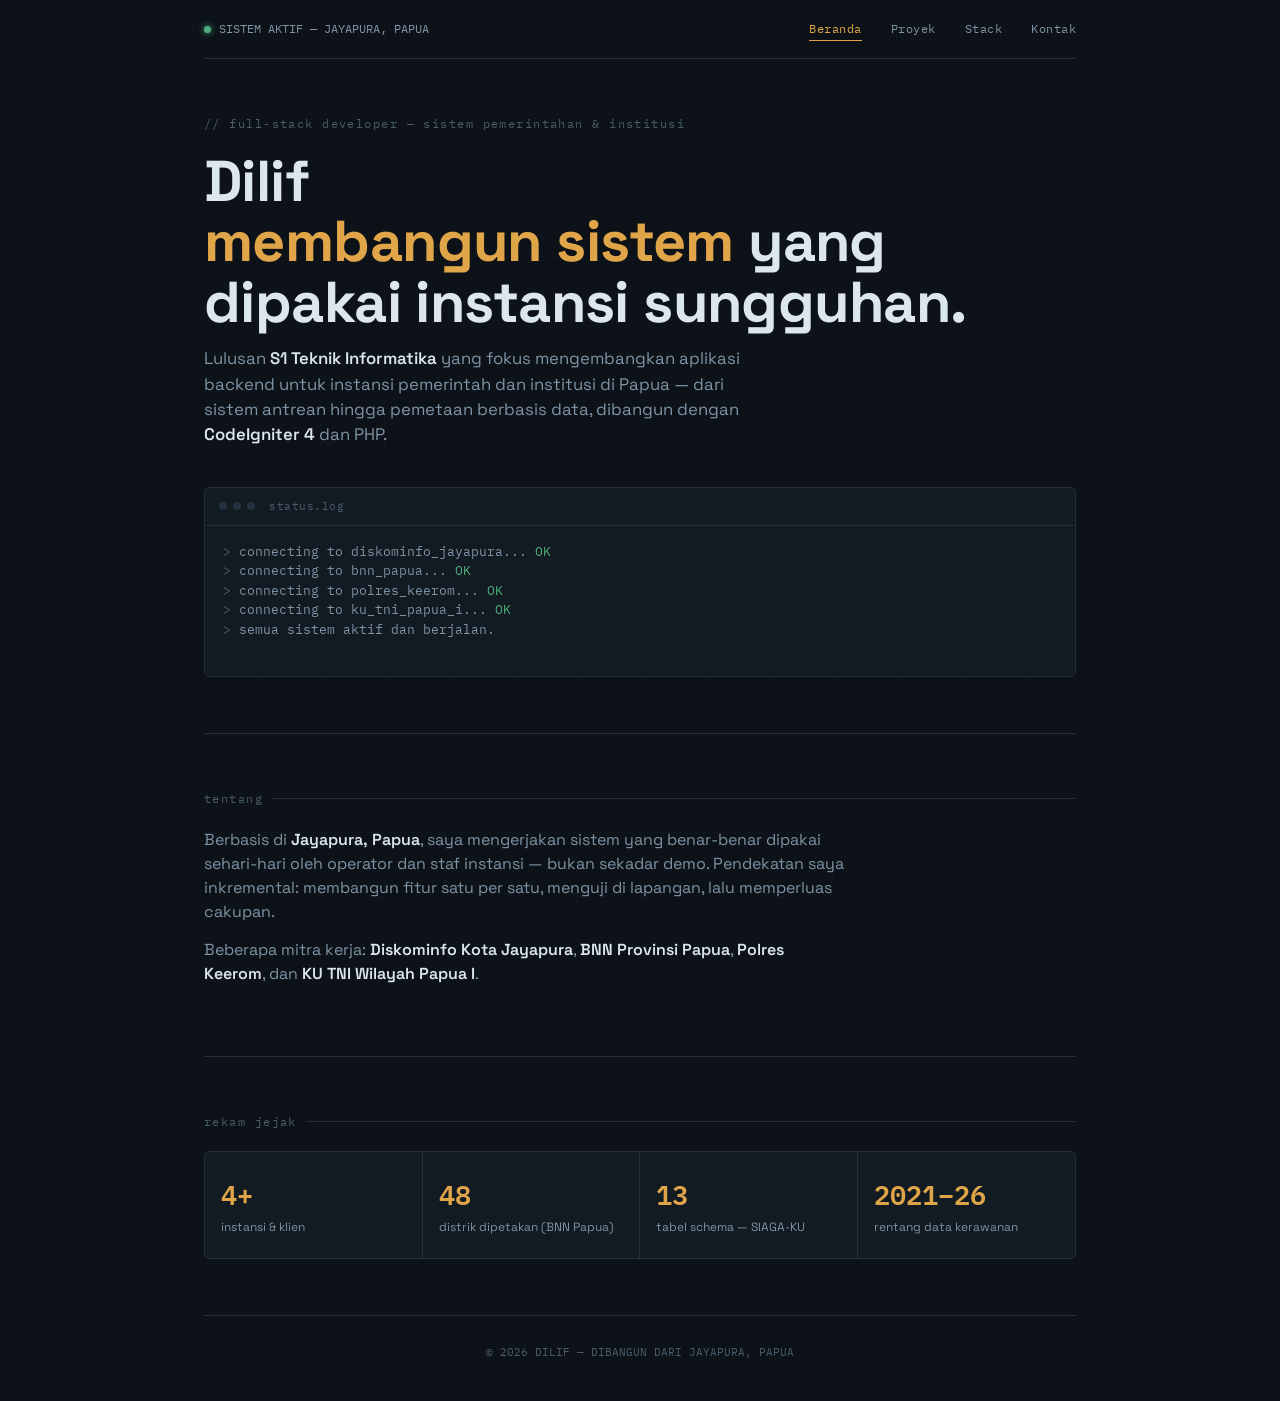
==== index.html @ 24394505 "Upload" ====
<!doctype html>
<html lang="id">
  <head>
    <meta charset="UTF-8" />
    <meta name="viewport" content="width=device-width, initial-scale=1.0" />
    <title>Dilif — Full-Stack Developer</title>
    <link rel="stylesheet" href="style.css" />
  </head>
  <body>
    <div class="wrap">
      <div class="topbar">
        <div><span class="dot"></span>SISTEM AKTIF — JAYAPURA, PAPUA</div>
        <nav>
          <a href="index.html" class="active">Beranda</a>
          <a href="proyek.html">Proyek</a>
          <a href="stack.html">Stack</a>
          <a href="kontak.html">Kontak</a>
        </nav>
      </div>

      <section class="hero" style="border-top: none; padding-top: 56px">
        <div class="eyebrow">
          // full-stack developer — sistem pemerintahan &amp; institusi
        </div>
        <h1>
          Dilif<br /><span>membangun sistem</span> yang dipakai instansi
          sungguhan.
        </h1>
        <p class="role">
          Lulusan <b>S1 Teknik Informatika</b> yang fokus mengembangkan aplikasi
          backend untuk instansi pemerintah dan institusi di Papua — dari sistem
          antrean hingga pemetaan berbasis data, dibangun dengan
          <b>CodeIgniter 4</b> dan PHP.
        </p>

        <div class="console">
          <div class="console-head">
            <div class="lights"><span></span><span></span><span></span></div>
            status.log
          </div>
          <div class="console-body" id="consoleBody"></div>
        </div>
      </section>

      <section id="about" class="about">
        <div class="section-label">tentang</div>
        <p>
          Berbasis di <strong>Jayapura, Papua</strong>, saya mengerjakan sistem
          yang benar-benar dipakai sehari-hari oleh operator dan staf instansi —
          bukan sekadar demo. Pendekatan saya inkremental: membangun fitur satu
          per satu, menguji di lapangan, lalu memperluas cakupan.
        </p>
        <p>
          Beberapa mitra kerja: <strong>Diskominfo Kota Jayapura</strong>,
          <strong>BNN Provinsi Papua</strong>, <strong>Polres Keerom</strong>,
          dan <strong>KU TNI Wilayah Papua I</strong>.
        </p>
      </section>

      <section class="stats-section">
        <div class="section-label">rekam jejak</div>
        <div class="stats">
          <div class="stat">
            <div class="num">4+</div>
            <div class="label">instansi &amp; klien</div>
          </div>
          <div class="stat">
            <div class="num">48</div>
            <div class="label">distrik dipetakan (BNN Papua)</div>
          </div>
          <div class="stat">
            <div class="num">13</div>
            <div class="label">tabel schema — SIAGA-KU</div>
          </div>
          <div class="stat">
            <div class="num">2021–26</div>
            <div class="label">rentang data kerawanan</div>
          </div>
        </div>
      </section>

      <footer>© 2026 DILIF — DIBANGUN DARI JAYAPURA, PAPUA</footer>
    </div>

    <script>
      const lines = [
        { text: "connecting to diskominfo_jayapura... ", ok: "OK" },
        { text: "connecting to bnn_papua... ", ok: "OK" },
        { text: "connecting to polres_keerom... ", ok: "OK" },
        { text: "connecting to ku_tni_papua_i... ", ok: "OK" },
        { text: "", ok: "", plain: "semua sistem aktif dan berjalan." },
      ];

      const body = document.getElementById("consoleBody");
      const prefersReduced = window.matchMedia(
        "(prefers-reduced-motion: reduce)",
      ).matches;

      lines.forEach((l, i) => {
        const div = document.createElement("div");
        div.className = "console-line";
        if (l.plain) {
          div.innerHTML = '<span class="prompt">&gt; </span>' + l.plain;
        } else {
          div.innerHTML =
            '<span class="prompt">&gt; </span>' +
            l.text +
            '<span class="ok">' +
            l.ok +
            "</span>";
        }
        div.style.animationDelay = prefersReduced ? "0s" : i * 0.35 + "s";
        body.appendChild(div);
      });
    </script>
  </body>
</html>
---- style.css ----
@import url('https://fonts.googleapis.com/css2?family=Space+Grotesk:wght@400;500;600;700&family=IBM+Plex+Mono:wght@400;500;600&display=swap');

:root{
  --bg: #0c1218;
  --bg-panel: #121a22;
  --bg-panel-2: #161f28;
  --line: #223040;
  --text: #dbe6ee;
  --text-dim: #7e93a5;
  --text-faint: #4a5c6b;
  --amber: #e0a548;
  --green: #4fae7d;
  --red: #d1685c;
  --cyan: #4a9eb0;
  --font-display: 'Space Grotesk', sans-serif;
  --font-mono: 'IBM Plex Mono', monospace;
}

*{margin:0;padding:0;box-sizing:border-box;}
html{scroll-behavior:smooth;}
body{
  background:var(--bg);
  color:var(--text);
  font-family:var(--font-display);
  line-height:1.5;
  overflow-x:hidden;
}
::selection{background:var(--amber);color:#0c1218;}
a{color:inherit;}

body::before{
  content:"";
  position:fixed;
  inset:0;
  background-image:
    linear-gradient(var(--line) 1px, transparent 1px),
    linear-gradient(90deg, var(--line) 1px, transparent 1px);
  background-size:64px 64px;
  opacity:0.12;
  pointer-events:none;
  z-index:0;
}

.wrap{max-width:920px;margin:0 auto;padding:0 24px;position:relative;z-index:1;}

/* ---------- top bar ---------- */
.topbar{
  display:flex;justify-content:space-between;align-items:center;
  padding:20px 0;
  font-family:var(--font-mono);
  font-size:12px;
  color:var(--text-dim);
  border-bottom:1px solid var(--line);
  flex-wrap:wrap;
  gap:10px;
}
.topbar .dot{
  display:inline-block;width:7px;height:7px;border-radius:50%;
  background:var(--green);margin-right:8px;
  box-shadow:0 0 6px var(--green);
  animation:pulse 2.2s ease-in-out infinite;
}
@keyframes pulse{
  0%,100%{opacity:1;}
  50%{opacity:0.4;}
}
.topbar nav a{
  margin-left:22px;text-decoration:none;color:var(--text-dim);
  letter-spacing:0.04em;
  padding-bottom:4px;
  border-bottom:1px solid transparent;
}
.topbar nav a:hover{color:var(--amber);}
.topbar nav a.active{color:var(--amber);border-bottom-color:var(--amber);}

/* ---------- hero ---------- */
.hero{padding:72px 0 56px;}
.hero .eyebrow{
  font-family:var(--font-mono);
  font-size:12px;
  color:var(--text-faint);
  letter-spacing:0.12em;
  margin-bottom:18px;
}
.hero h1{
  font-size:clamp(2.4rem, 6vw, 3.6rem);
  font-weight:700;
  line-height:1.05;
  letter-spacing:-0.01em;
}
.hero h1 span{color:var(--amber);}
.hero .role{
  margin-top:14px;
  font-size:1.05rem;
  color:var(--text-dim);
  max-width:560px;
}
.hero .role b{color:var(--text);font-weight:600;}

/* page header for sub pages */
.page-head{padding:56px 0 8px;}
.page-head .eyebrow{
  font-family:var(--font-mono);font-size:12px;color:var(--text-faint);
  letter-spacing:0.12em;margin-bottom:14px;
}
.page-head h1{
  font-size:clamp(2rem, 5vw, 2.8rem);
  font-weight:700;letter-spacing:-0.01em;
}
.page-head p.lead{
  margin-top:12px;color:var(--text-dim);max-width:560px;font-size:1rem;
}

/* boot console */
.console{
  margin-top:40px;
  background:var(--bg-panel);
  border:1px solid var(--line);
  border-radius:6px;
  font-family:var(--font-mono);
  font-size:13px;
  overflow:hidden;
}
.console-head{
  display:flex;align-items:center;gap:8px;
  padding:10px 14px;
  border-bottom:1px solid var(--line);
  color:var(--text-faint);
  font-size:11px;
  letter-spacing:0.05em;
}
.console-head .lights{display:flex;gap:6px;margin-right:6px;}
.console-head .lights span{width:8px;height:8px;border-radius:50%;background:var(--line);}
.console-body{
  padding:16px 18px 20px;
  min-height:150px;
}
.console-line{
  color:var(--text-dim);
  opacity:0;
  white-space:pre-wrap;
  animation:fadeIn 0.3s ease forwards;
}
.console-line .ok{color:var(--green);}
.console-line .prompt{color:var(--text-faint);}
@keyframes fadeIn{to{opacity:1;}}

/* ---------- section shell ---------- */
section{padding:56px 0;border-top:1px solid var(--line);}
.section-label{
  font-family:var(--font-mono);
  font-size:12px;
  color:var(--text-faint);
  letter-spacing:0.12em;
  margin-bottom:20px;
  display:flex;align-items:center;gap:10px;
}
.section-label::after{
  content:"";flex:1;height:1px;background:var(--line);
}

/* ---------- about ---------- */
.about p{
  max-width:640px;
  color:var(--text-dim);
  font-size:1rem;
  margin-bottom:14px;
}
.about strong{color:var(--text);font-weight:600;}

/* ---------- stats ---------- */
.stats{
  display:grid;
  grid-template-columns:repeat(4,1fr);
  border:1px solid var(--line);
  border-radius:6px;
  overflow:hidden;
  background:var(--bg-panel);
}
.stat{
  padding:22px 16px;
  border-right:1px solid var(--line);
  text-align:left;
}
.stat:last-child{border-right:none;}
.stat .num{
  font-family:var(--font-mono);
  font-size:1.7rem;
  font-weight:600;
  color:var(--amber);
}
.stat .label{
  font-size:12px;
  color:var(--text-dim);
  margin-top:4px;
}

/* ---------- projects ---------- */
.project{
  background:var(--bg-panel);
  border:1px solid var(--line);
  border-radius:6px;
  padding:22px 24px;
  margin-bottom:16px;
  transition:border-color 0.2s ease, transform 0.2s ease;
}
.project:hover{
  border-color:#33465a;
  transform:translateY(-2px);
}
.project-head{
  display:flex;justify-content:space-between;align-items:flex-start;
  gap:16px;margin-bottom:10px;flex-wrap:wrap;
}
.project-head h3{font-size:1.15rem;font-weight:600;}
.project-client{
  font-family:var(--font-mono);
  font-size:11px;
  color:var(--text-faint);
  margin-top:4px;
  letter-spacing:0.03em;
}
.badge{
  font-family:var(--font-mono);
  font-size:10.5px;
  padding:4px 9px;
  border-radius:100px;
  letter-spacing:0.05em;
  white-space:nowrap;
  border:1px solid;
}
.badge.live{color:var(--green);border-color:#2d4a3a;background:rgba(79,174,125,0.08);}
.badge.dev{color:var(--amber);border-color:#4a3d24;background:rgba(224,165,72,0.08);}
.project p.desc{color:var(--text-dim);font-size:0.92rem;margin-bottom:14px;}
.tags{display:flex;flex-wrap:wrap;gap:7px;}
.tag{
  font-family:var(--font-mono);
  font-size:10.5px;
  color:var(--cyan);
  background:rgba(74,158,176,0.08);
  border:1px solid #1f3a40;
  padding:3px 8px;
  border-radius:4px;
}

/* ---------- stack ---------- */
.stack-grid{
  display:grid;
  grid-template-columns:repeat(auto-fill, minmax(150px,1fr));
  gap:10px;
}
.stack-item{
  border:1px solid var(--line);
  border-radius:6px;
  padding:14px 16px;
  background:var(--bg-panel);
  transition:border-color 0.2s ease, transform 0.2s ease;
}
.stack-item:hover{border-color:#33465a;transform:translateY(-2px);}
.stack-item .name{font-weight:600;font-size:0.92rem;}
.stack-item .use{
  font-family:var(--font-mono);
  font-size:11px;
  color:var(--text-faint);
  margin-top:3px;
}

/* stack category groups */
.stack-category{margin-bottom:34px;}
.stack-category:last-child{margin-bottom:0;}
.stack-category h3{
  font-family:var(--font-mono);
  font-size:12px;
  color:var(--cyan);
  letter-spacing:0.08em;
  margin-bottom:14px;
  text-transform:uppercase;
}

/* ---------- contact ---------- */
.contact{text-align:left;}
.contact h2{
  font-size:clamp(1.6rem,4vw,2.2rem);
  font-weight:700;
  margin-bottom:14px;
}
.contact p{color:var(--text-dim);max-width:480px;margin-bottom:26px;}
.contact-links{display:flex;gap:14px;flex-wrap:wrap;}
.btn{
  font-family:var(--font-mono);
  font-size:13px;
  padding:12px 20px;
  border-radius:6px;
  text-decoration:none;
  border:1px solid var(--line);
  color:var(--text);
  transition:border-color 0.2s ease, color 0.2s ease;
  display:inline-block;
}
.btn.primary{
  background:var(--amber);
  color:#0c1218;
  border-color:var(--amber);
  font-weight:600;
}
.btn:hover{border-color:var(--amber);color:var(--amber);}
.btn.primary:hover{color:#0c1218;opacity:0.9;}

/* contact channel cards */
.channel-grid{
  display:grid;
  grid-template-columns:repeat(auto-fit, minmax(220px,1fr));
  gap:14px;
  margin-top:30px;
}
.channel{
  border:1px solid var(--line);
  border-radius:6px;
  padding:20px;
  background:var(--bg-panel);
  text-decoration:none;
  transition:border-color 0.2s ease, transform 0.2s ease;
}
.channel:hover{border-color:var(--amber);transform:translateY(-2px);}
.channel .kind{
  font-family:var(--font-mono);
  font-size:11px;
  color:var(--text-faint);
  letter-spacing:0.08em;
  margin-bottom:6px;
}
.channel .value{font-weight:600;color:var(--text);}

/* availability panel */
.avail{
  margin-top:36px;
  border:1px solid var(--line);
  border-radius:6px;
  padding:20px 22px;
  background:var(--bg-panel);
  font-family:var(--font-mono);
  font-size:13px;
  color:var(--text-dim);
}
.avail .dot{
  display:inline-block;width:7px;height:7px;border-radius:50%;
  background:var(--green);margin-right:8px;
  box-shadow:0 0 6px var(--green);
  animation:pulse 2.2s ease-in-out infinite;
}

footer{
  padding:28px 0 40px;
  font-family:var(--font-mono);
  font-size:11px;
  color:var(--text-faint);
  text-align:center;
  border-top:1px solid var(--line);
}

@media (max-width:640px){
  .stats{grid-template-columns:repeat(2,1fr);}
  .stat{border-bottom:1px solid var(--line);}
  .stat:nth-child(2n){border-right:none;}
  .topbar nav a{margin-left:14px;}
}

@media (prefers-reduced-motion: reduce){
  *{animation:none !important;transition:none !important;}
  .console-line{opacity:1;}
}
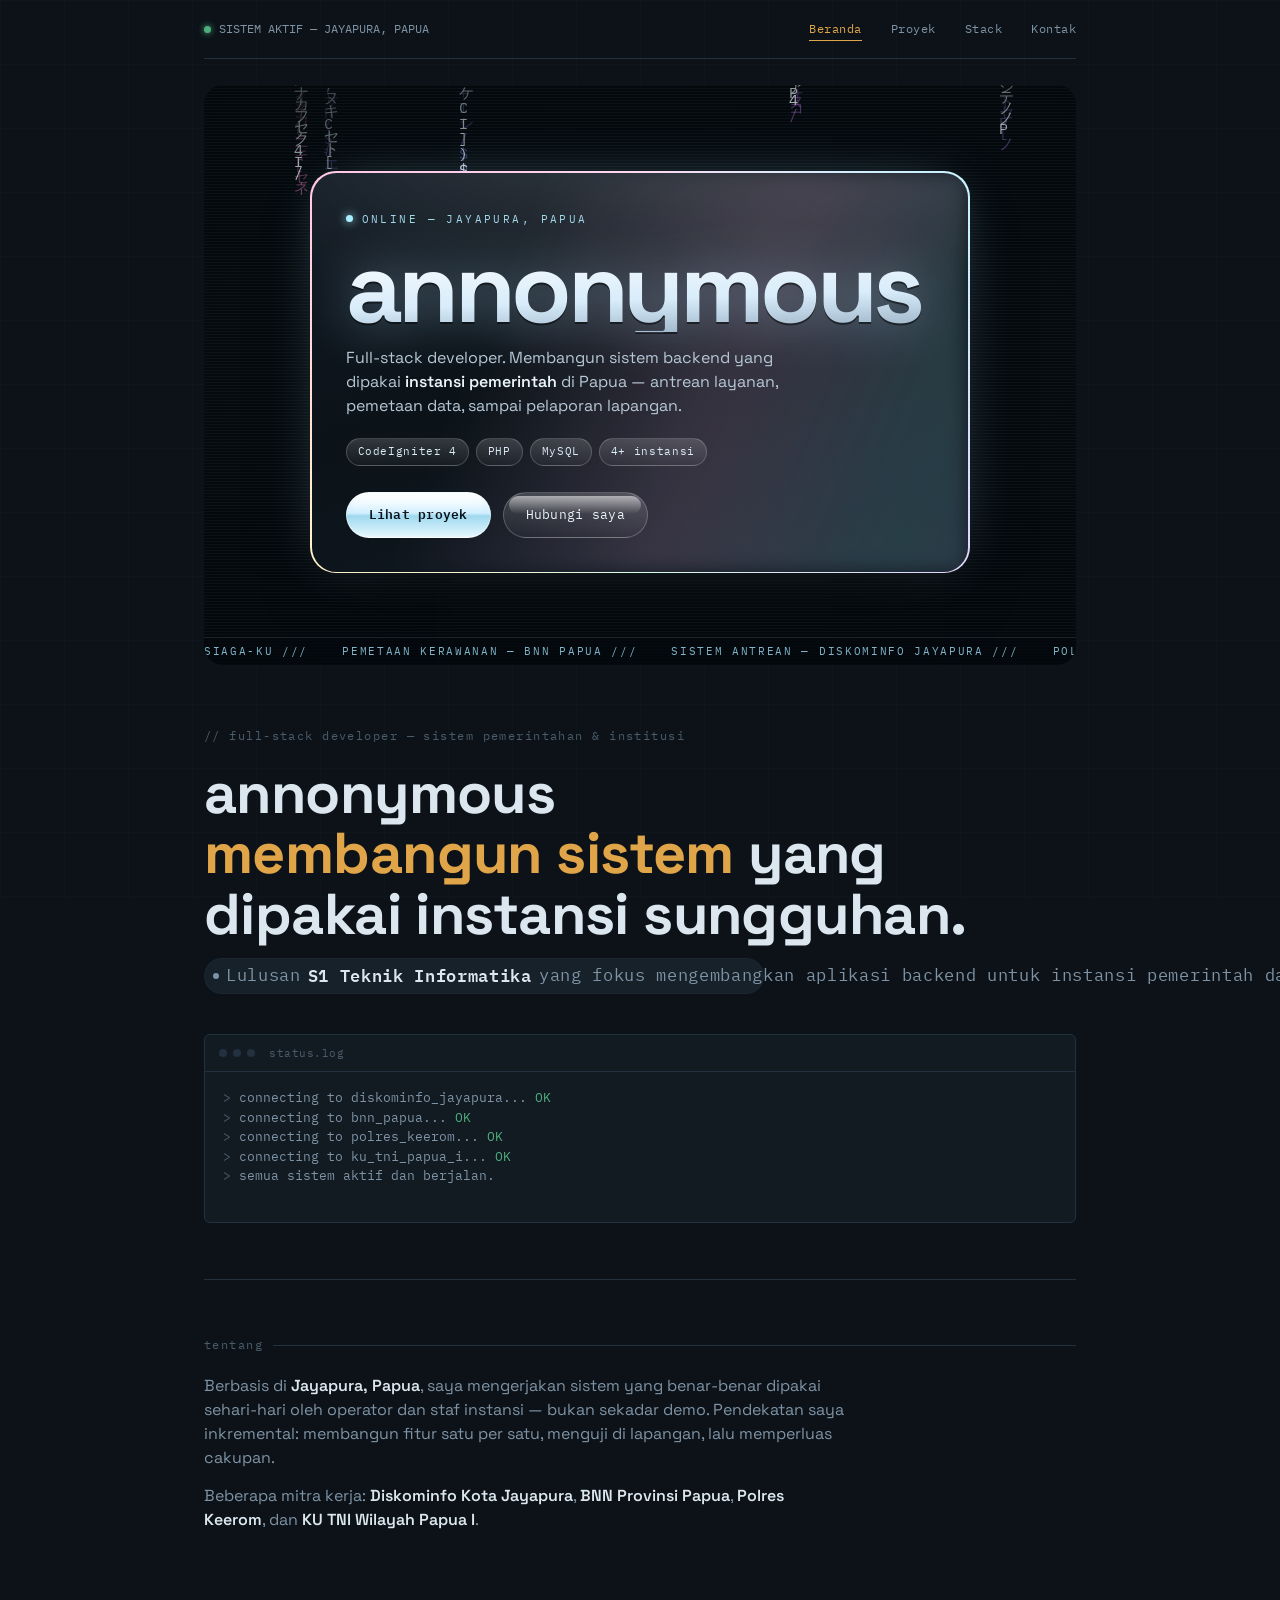
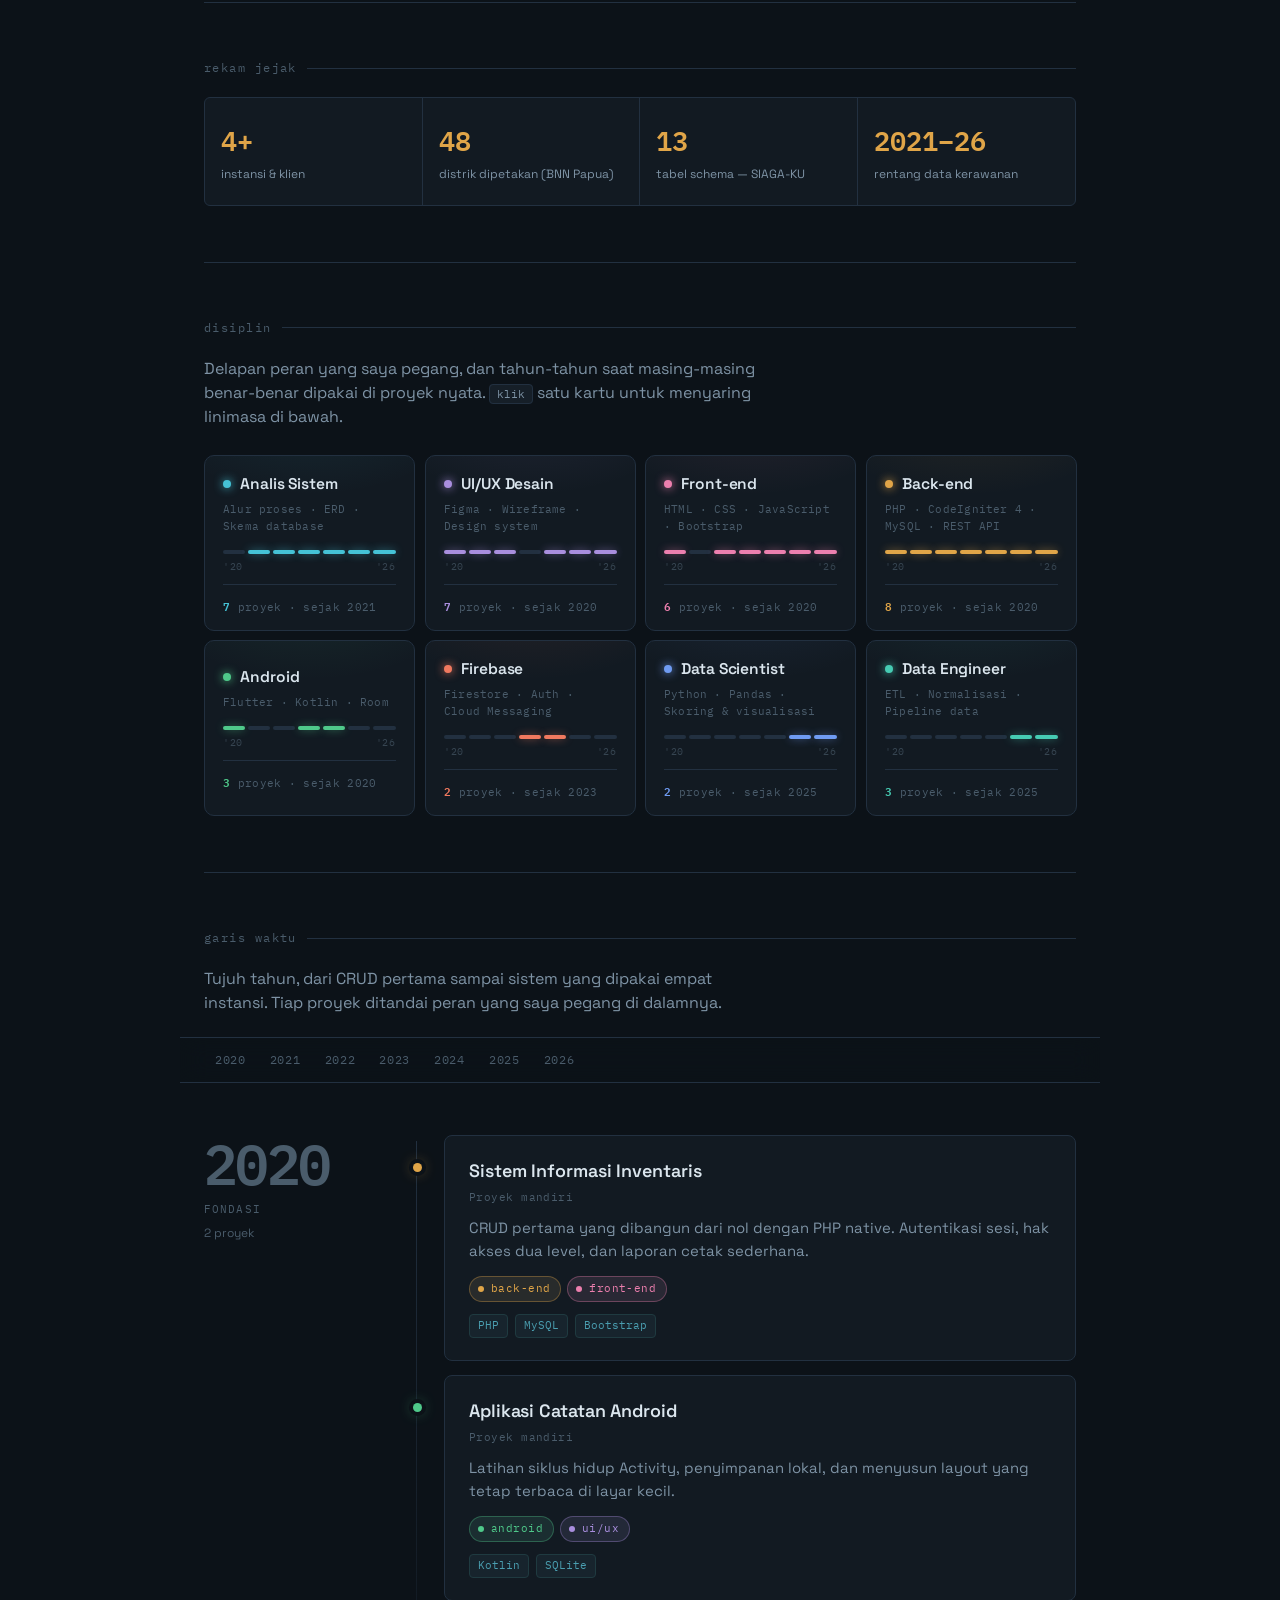
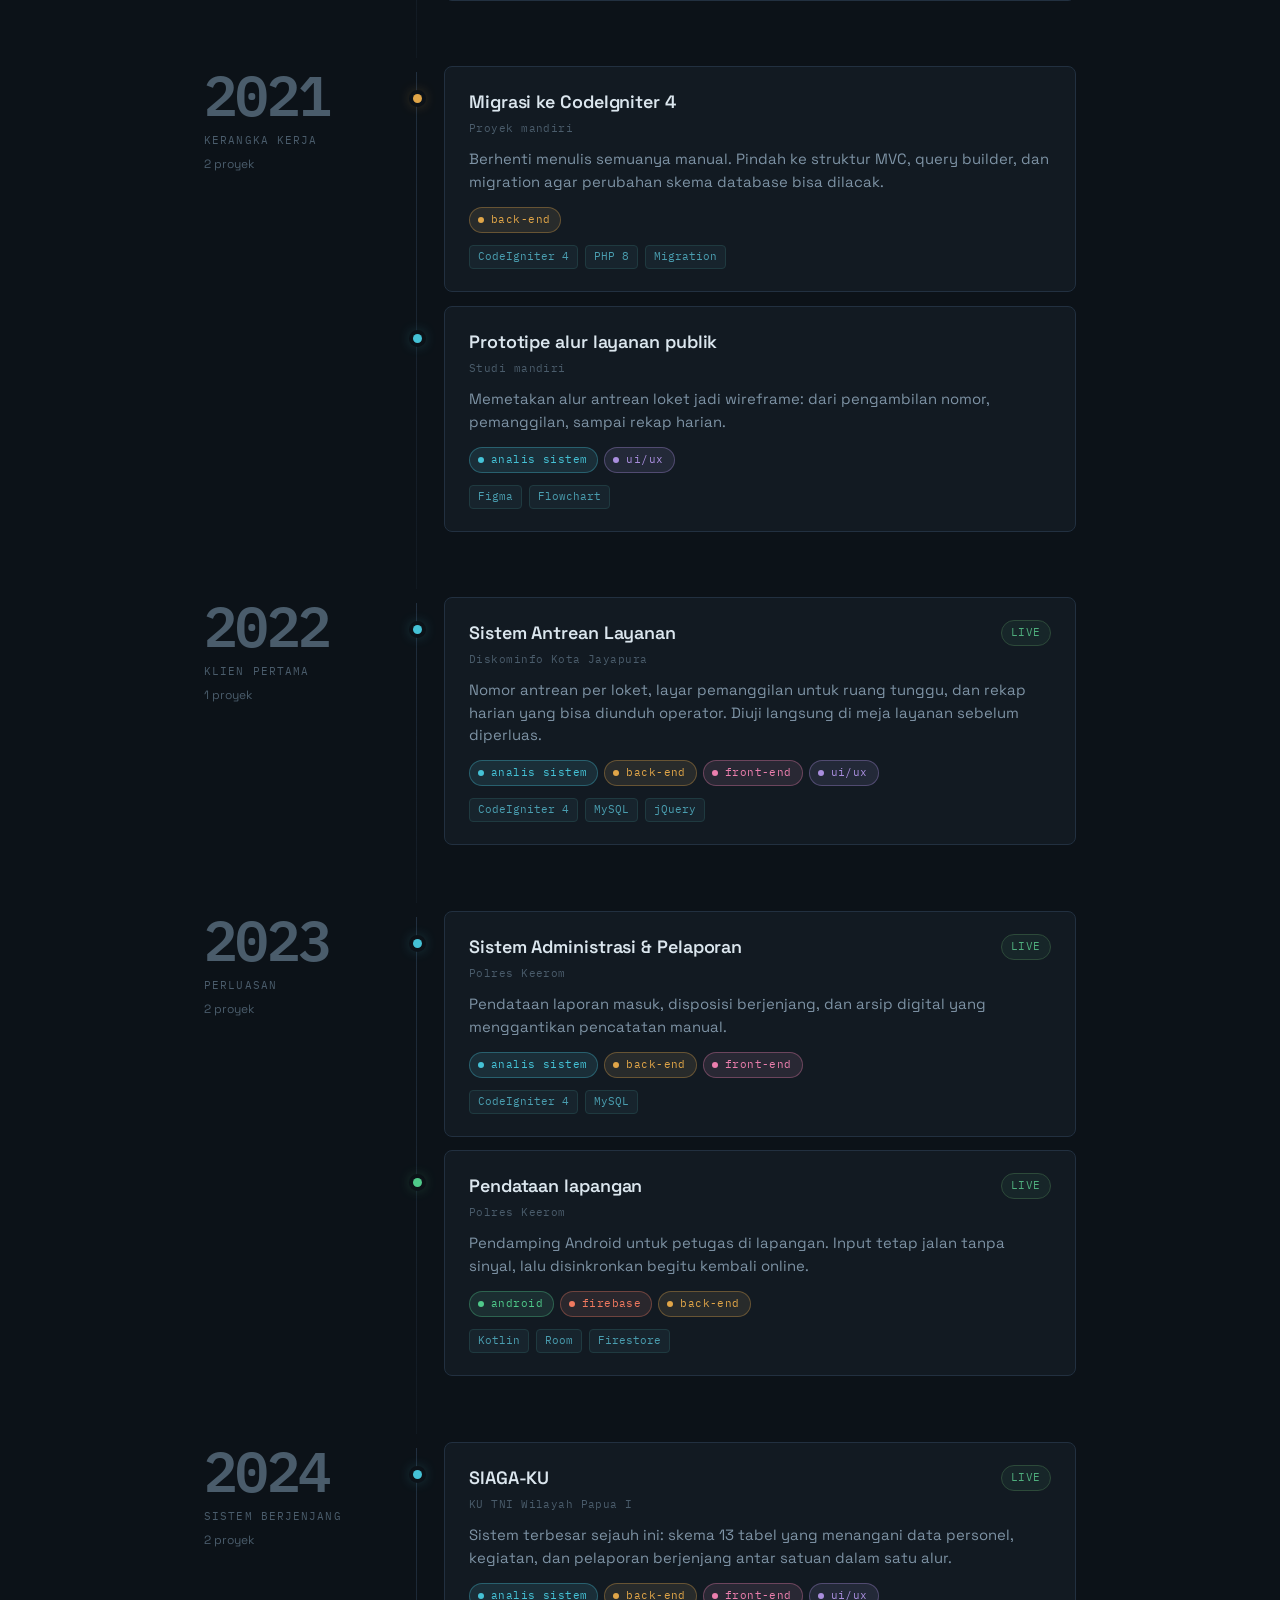
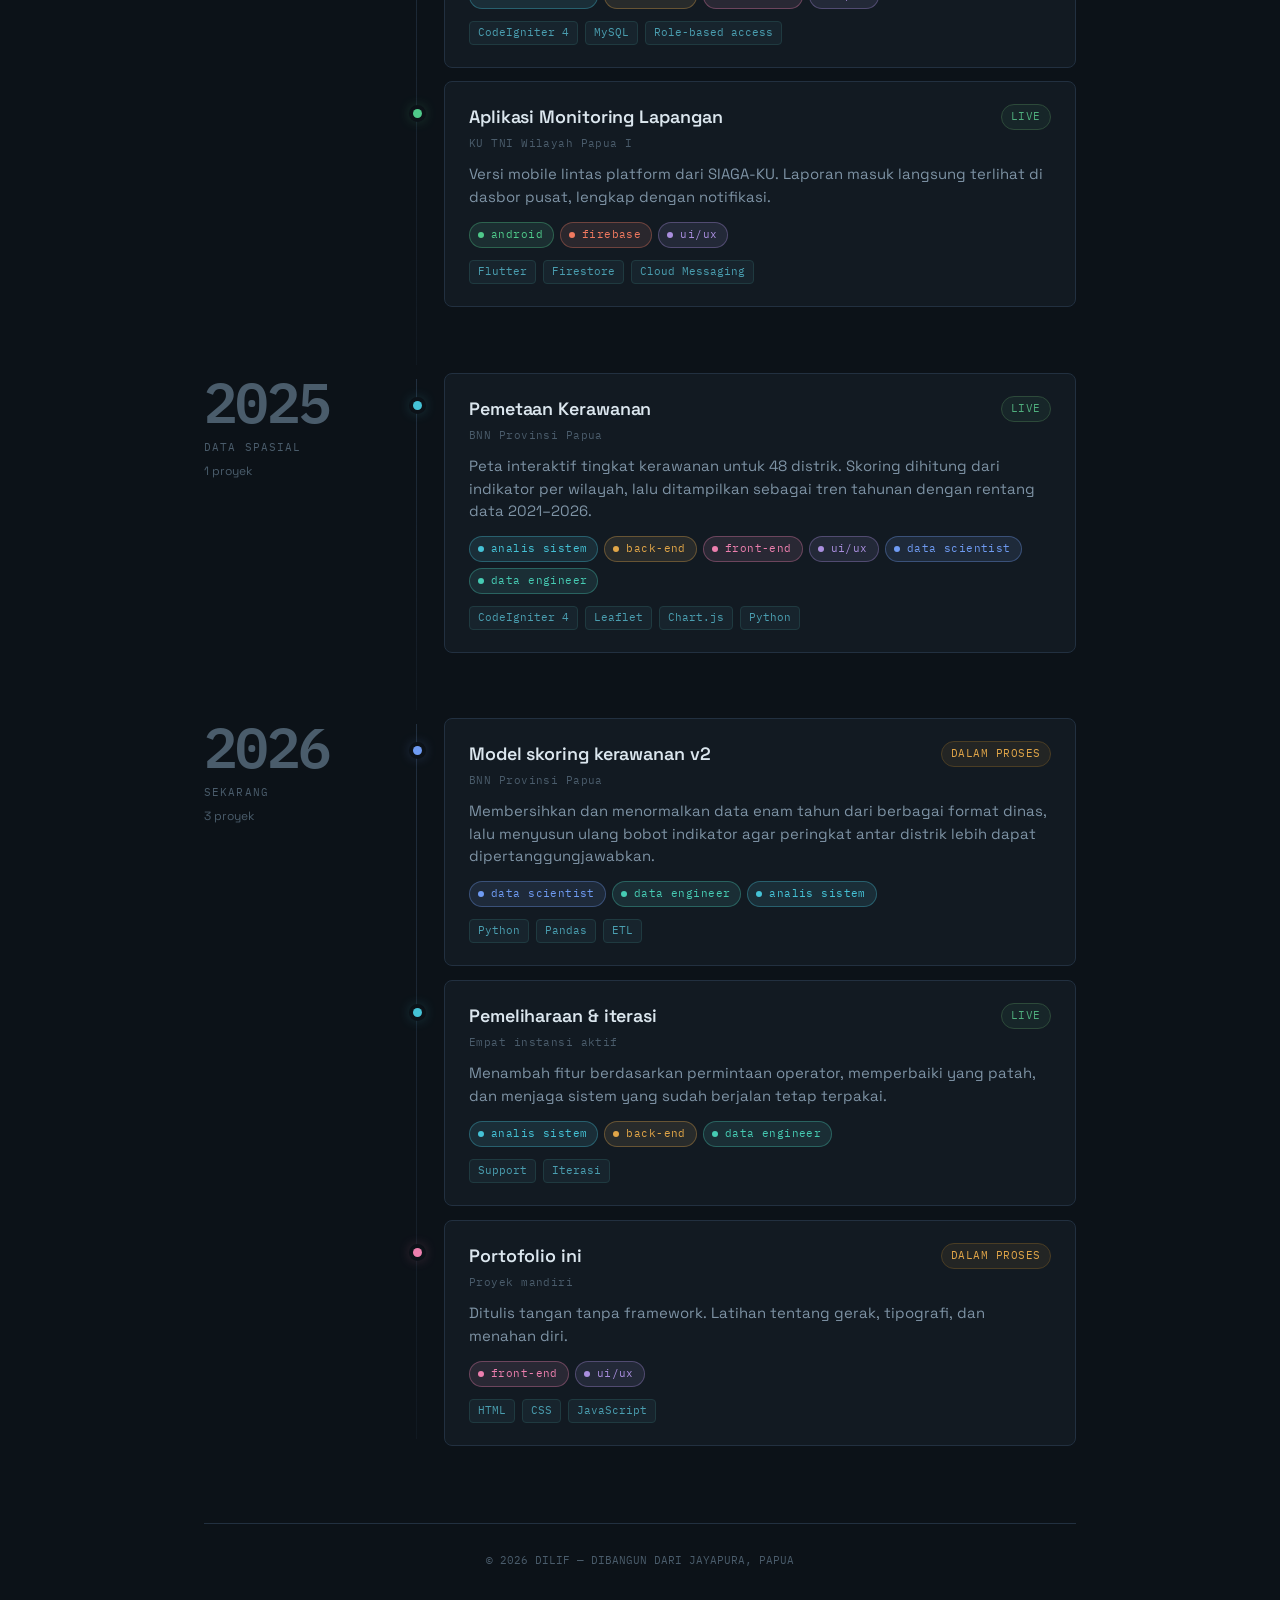
==== commit 1d1d5adf: "Upload" ====
--- a/index.html
+++ b/index.html
@@ -18,12 +18,57 @@
         </nav>
       </div>
 
+      <!-- ===== JUMBOTRON Y2K ===== -->
+      <section class="y2k" id="jumbotron">
+        <canvas class="y2k-rain" id="y2kRain" aria-hidden="true"></canvas>
+        <div class="y2k-veil" aria-hidden="true"></div>
+
+        <div class="y2k-stage">
+          <div class="y2k-card" id="y2kCard">
+            <div class="y2k-body">
+              <div class="y2k-sheen" aria-hidden="true"></div>
+              <div class="y2k-gloss" aria-hidden="true"></div>
+
+              <div class="y2k-inner">
+                <div class="y2k-eyebrow">
+                  <span class="orb"></span>online — jayapura, papua
+                </div>
+
+                <div class="y2k-chrome">annonymous</div>
+
+                <p class="y2k-sub">
+                  Full-stack developer. Membangun sistem backend yang dipakai
+                  <b>instansi pemerintah</b> di Papua — antrean layanan,
+                  pemetaan data, sampai pelaporan lapangan.
+                </p>
+
+                <div class="y2k-chips">
+                  <span class="y2k-chip">CodeIgniter 4</span>
+                  <span class="y2k-chip">PHP</span>
+                  <span class="y2k-chip">MySQL</span>
+                  <span class="y2k-chip">4+ instansi</span>
+                </div>
+
+                <div class="y2k-cta">
+                  <a class="y2k-btn solid" href="proyek.html">Lihat proyek</a>
+                  <a class="y2k-btn" href="kontak.html">Hubungi saya</a>
+                </div>
+              </div>
+            </div>
+          </div>
+        </div>
+
+        <div class="y2k-ticker" aria-hidden="true">
+          <div class="y2k-ticker-track" id="y2kTicker"></div>
+        </div>
+      </section>
+
       <section class="hero" style="border-top: none; padding-top: 56px">
         <div class="eyebrow">
           // full-stack developer — sistem pemerintahan &amp; institusi
         </div>
         <h1>
-          Dilif<br /><span>membangun sistem</span> yang dipakai instansi
+          annonymous<br /><span>membangun sistem</span> yang dipakai instansi
           sungguhan.
         </h1>
         <p class="role">
@@ -79,6 +124,573 @@
         </div>
       </section>
 
+      <!-- ===== DISIPLIN ===== -->
+      <section class="disc" id="disiplin">
+        <div class="section-label">disiplin</div>
+        <p class="disc-lead">
+          Delapan peran yang saya pegang, dan tahun-tahun saat masing-masing
+          benar-benar dipakai di proyek nyata.
+          <kbd>klik</kbd> satu kartu untuk menyaring linimasa di bawah.
+        </p>
+
+        <div class="disc-grid" id="discGrid">
+          <button
+            type="button"
+            class="disc-card reveal"
+            data-role="analis"
+            aria-pressed="false"
+          >
+            <span class="disc-name">Analis Sistem</span>
+            <span class="disc-stack">Alur proses · ERD · Skema database</span>
+            <span class="disc-track" aria-hidden="true"></span>
+            <span class="disc-scale" aria-hidden="true"
+              ><span>'20</span><span>'26</span></span
+            >
+            <span class="disc-meta">—</span>
+          </button>
+          <button
+            type="button"
+            class="disc-card reveal"
+            data-role="uiux"
+            aria-pressed="false"
+          >
+            <span class="disc-name">UI/UX Desain</span>
+            <span class="disc-stack">Figma · Wireframe · Design system</span>
+            <span class="disc-track" aria-hidden="true"></span>
+            <span class="disc-scale" aria-hidden="true"
+              ><span>'20</span><span>'26</span></span
+            >
+            <span class="disc-meta">—</span>
+          </button>
+          <button
+            type="button"
+            class="disc-card reveal"
+            data-role="frontend"
+            aria-pressed="false"
+          >
+            <span class="disc-name">Front-end</span>
+            <span class="disc-stack">HTML · CSS · JavaScript · Bootstrap</span>
+            <span class="disc-track" aria-hidden="true"></span>
+            <span class="disc-scale" aria-hidden="true"
+              ><span>'20</span><span>'26</span></span
+            >
+            <span class="disc-meta">—</span>
+          </button>
+          <button
+            type="button"
+            class="disc-card reveal"
+            data-role="backend"
+            aria-pressed="false"
+          >
+            <span class="disc-name">Back-end</span>
+            <span class="disc-stack"
+              >PHP · CodeIgniter 4 · MySQL · REST API</span
+            >
+            <span class="disc-track" aria-hidden="true"></span>
+            <span class="disc-scale" aria-hidden="true"
+              ><span>'20</span><span>'26</span></span
+            >
+            <span class="disc-meta">—</span>
+          </button>
+          <button
+            type="button"
+            class="disc-card reveal"
+            data-role="android"
+            aria-pressed="false"
+          >
+            <span class="disc-name">Android</span>
+            <span class="disc-stack">Flutter · Kotlin · Room</span>
+            <span class="disc-track" aria-hidden="true"></span>
+            <span class="disc-scale" aria-hidden="true"
+              ><span>'20</span><span>'26</span></span
+            >
+            <span class="disc-meta">—</span>
+          </button>
+          <button
+            type="button"
+            class="disc-card reveal"
+            data-role="firebase"
+            aria-pressed="false"
+          >
+            <span class="disc-name">Firebase</span>
+            <span class="disc-stack">Firestore · Auth · Cloud Messaging</span>
+            <span class="disc-track" aria-hidden="true"></span>
+            <span class="disc-scale" aria-hidden="true"
+              ><span>'20</span><span>'26</span></span
+            >
+            <span class="disc-meta">—</span>
+          </button>
+          <button
+            type="button"
+            class="disc-card reveal"
+            data-role="datasci"
+            aria-pressed="false"
+          >
+            <span class="disc-name">Data Scientist</span>
+            <span class="disc-stack"
+              >Python · Pandas · Skoring & visualisasi</span
+            >
+            <span class="disc-track" aria-hidden="true"></span>
+            <span class="disc-scale" aria-hidden="true"
+              ><span>'20</span><span>'26</span></span
+            >
+            <span class="disc-meta">—</span>
+          </button>
+          <button
+            type="button"
+            class="disc-card reveal"
+            data-role="dataeng"
+            aria-pressed="false"
+          >
+            <span class="disc-name">Data Engineer</span>
+            <span class="disc-stack">ETL · Normalisasi · Pipeline data</span>
+            <span class="disc-track" aria-hidden="true"></span>
+            <span class="disc-scale" aria-hidden="true"
+              ><span>'20</span><span>'26</span></span
+            >
+            <span class="disc-meta">—</span>
+          </button>
+        </div>
+
+        <button type="button" class="disc-clear" id="discClear" hidden>
+          Tampilkan semua proyek
+        </button>
+      </section>
+
+      <!-- ===== LINIMASA 2020–2026 ===== -->
+      <section class="tl" id="linimasa">
+        <div class="section-label">garis waktu</div>
+        <p class="tl-lead">
+          Tujuh tahun, dari CRUD pertama sampai sistem yang dipakai empat
+          instansi. Tiap proyek ditandai peran yang saya pegang di dalamnya.
+        </p>
+
+        <div class="tl-strip" id="tlStrip">
+          <span class="tl-strip-fill" id="tlFill" aria-hidden="true"></span>
+          <a href="#y2020">2020</a>
+          <a href="#y2021">2021</a>
+          <a href="#y2022">2022</a>
+          <a href="#y2023">2023</a>
+          <a href="#y2024">2024</a>
+          <a href="#y2025">2025</a>
+          <a href="#y2026">2026</a>
+        </div>
+
+        <!-- ---- 2020 ---- -->
+        <article class="tl-year" id="y2020" data-year="2020">
+          <div class="tl-year-col">
+            <div class="tl-year-sticky reveal">
+              <div class="tl-num">2020</div>
+              <div class="tl-year-tag">fondasi</div>
+              <div class="tl-year-count">2 proyek</div>
+            </div>
+          </div>
+          <div class="tl-items">
+            <div
+              class="tl-item reveal"
+              style="--i: 0; --accent: var(--rc-backend)"
+              data-roles="backend frontend"
+            >
+              <div class="tl-item-head">
+                <h3>Sistem Informasi Inventaris</h3>
+              </div>
+              <div class="client">Proyek mandiri</div>
+              <p class="desc">
+                CRUD pertama yang dibangun dari nol dengan PHP native.
+                Autentikasi sesi, hak akses dua level, dan laporan cetak
+                sederhana.
+              </p>
+              <div class="tl-roles">
+                <span class="role backend">back-end</span>
+                <span class="role frontend">front-end</span>
+              </div>
+              <div class="tags">
+                <span class="tag">PHP</span>
+                <span class="tag">MySQL</span>
+                <span class="tag">Bootstrap</span>
+              </div>
+            </div>
+            <div
+              class="tl-item reveal"
+              style="--i: 1; --accent: var(--rc-android)"
+              data-roles="android uiux"
+            >
+              <div class="tl-item-head">
+                <h3>Aplikasi Catatan Android</h3>
+              </div>
+              <div class="client">Proyek mandiri</div>
+              <p class="desc">
+                Latihan siklus hidup Activity, penyimpanan lokal, dan menyusun
+                layout yang tetap terbaca di layar kecil.
+              </p>
+              <div class="tl-roles">
+                <span class="role android">android</span>
+                <span class="role uiux">ui/ux</span>
+              </div>
+              <div class="tags">
+                <span class="tag">Kotlin</span>
+                <span class="tag">SQLite</span>
+              </div>
+            </div>
+          </div>
+        </article>
+
+        <!-- ---- 2021 ---- -->
+        <article class="tl-year" id="y2021" data-year="2021">
+          <div class="tl-year-col">
+            <div class="tl-year-sticky reveal">
+              <div class="tl-num">2021</div>
+              <div class="tl-year-tag">kerangka kerja</div>
+              <div class="tl-year-count">2 proyek</div>
+            </div>
+          </div>
+          <div class="tl-items">
+            <div
+              class="tl-item reveal"
+              style="--i: 0; --accent: var(--rc-backend)"
+              data-roles="backend"
+            >
+              <div class="tl-item-head">
+                <h3>Migrasi ke CodeIgniter 4</h3>
+              </div>
+              <div class="client">Proyek mandiri</div>
+              <p class="desc">
+                Berhenti menulis semuanya manual. Pindah ke struktur MVC, query
+                builder, dan migration agar perubahan skema database bisa
+                dilacak.
+              </p>
+              <div class="tl-roles">
+                <span class="role backend">back-end</span>
+              </div>
+              <div class="tags">
+                <span class="tag">CodeIgniter 4</span>
+                <span class="tag">PHP 8</span>
+                <span class="tag">Migration</span>
+              </div>
+            </div>
+            <div
+              class="tl-item reveal"
+              style="--i: 1; --accent: var(--rc-analis)"
+              data-roles="analis uiux"
+            >
+              <div class="tl-item-head">
+                <h3>Prototipe alur layanan publik</h3>
+              </div>
+              <div class="client">Studi mandiri</div>
+              <p class="desc">
+                Memetakan alur antrean loket jadi wireframe: dari pengambilan
+                nomor, pemanggilan, sampai rekap harian.
+              </p>
+              <div class="tl-roles">
+                <span class="role analis">analis sistem</span>
+                <span class="role uiux">ui/ux</span>
+              </div>
+              <div class="tags">
+                <span class="tag">Figma</span>
+                <span class="tag">Flowchart</span>
+              </div>
+            </div>
+          </div>
+        </article>
+
+        <!-- ---- 2022 ---- -->
+        <article class="tl-year" id="y2022" data-year="2022">
+          <div class="tl-year-col">
+            <div class="tl-year-sticky reveal">
+              <div class="tl-num">2022</div>
+              <div class="tl-year-tag">klien pertama</div>
+              <div class="tl-year-count">1 proyek</div>
+            </div>
+          </div>
+          <div class="tl-items">
+            <div
+              class="tl-item reveal"
+              style="--i: 0; --accent: var(--rc-analis)"
+              data-roles="analis backend frontend uiux"
+            >
+              <div class="tl-item-head">
+                <h3>Sistem Antrean Layanan</h3>
+                <span class="badge live">LIVE</span>
+              </div>
+              <div class="client">Diskominfo Kota Jayapura</div>
+              <p class="desc">
+                Nomor antrean per loket, layar pemanggilan untuk ruang tunggu,
+                dan rekap harian yang bisa diunduh operator. Diuji langsung di
+                meja layanan sebelum diperluas.
+              </p>
+              <div class="tl-roles">
+                <span class="role analis">analis sistem</span>
+                <span class="role backend">back-end</span>
+                <span class="role frontend">front-end</span>
+                <span class="role uiux">ui/ux</span>
+              </div>
+              <div class="tags">
+                <span class="tag">CodeIgniter 4</span>
+                <span class="tag">MySQL</span>
+                <span class="tag">jQuery</span>
+              </div>
+            </div>
+          </div>
+        </article>
+
+        <!-- ---- 2023 ---- -->
+        <article class="tl-year" id="y2023" data-year="2023">
+          <div class="tl-year-col">
+            <div class="tl-year-sticky reveal">
+              <div class="tl-num">2023</div>
+              <div class="tl-year-tag">perluasan</div>
+              <div class="tl-year-count">2 proyek</div>
+            </div>
+          </div>
+          <div class="tl-items">
+            <div
+              class="tl-item reveal"
+              style="--i: 0; --accent: var(--rc-analis)"
+              data-roles="analis backend frontend"
+            >
+              <div class="tl-item-head">
+                <h3>Sistem Administrasi &amp; Pelaporan</h3>
+                <span class="badge live">LIVE</span>
+              </div>
+              <div class="client">Polres Keerom</div>
+              <p class="desc">
+                Pendataan laporan masuk, disposisi berjenjang, dan arsip digital
+                yang menggantikan pencatatan manual.
+              </p>
+              <div class="tl-roles">
+                <span class="role analis">analis sistem</span>
+                <span class="role backend">back-end</span>
+                <span class="role frontend">front-end</span>
+              </div>
+              <div class="tags">
+                <span class="tag">CodeIgniter 4</span>
+                <span class="tag">MySQL</span>
+              </div>
+            </div>
+            <div
+              class="tl-item reveal"
+              style="--i: 1; --accent: var(--rc-android)"
+              data-roles="android firebase backend"
+            >
+              <div class="tl-item-head">
+                <h3>Pendataan lapangan</h3>
+                <span class="badge live">LIVE</span>
+              </div>
+              <div class="client">Polres Keerom</div>
+              <p class="desc">
+                Pendamping Android untuk petugas di lapangan. Input tetap jalan
+                tanpa sinyal, lalu disinkronkan begitu kembali online.
+              </p>
+              <div class="tl-roles">
+                <span class="role android">android</span>
+                <span class="role firebase">firebase</span>
+                <span class="role backend">back-end</span>
+              </div>
+              <div class="tags">
+                <span class="tag">Kotlin</span>
+                <span class="tag">Room</span>
+                <span class="tag">Firestore</span>
+              </div>
+            </div>
+          </div>
+        </article>
+
+        <!-- ---- 2024 ---- -->
+        <article class="tl-year" id="y2024" data-year="2024">
+          <div class="tl-year-col">
+            <div class="tl-year-sticky reveal">
+              <div class="tl-num">2024</div>
+              <div class="tl-year-tag">sistem berjenjang</div>
+              <div class="tl-year-count">2 proyek</div>
+            </div>
+          </div>
+          <div class="tl-items">
+            <div
+              class="tl-item reveal"
+              style="--i: 0; --accent: var(--rc-analis)"
+              data-roles="analis backend frontend uiux"
+            >
+              <div class="tl-item-head">
+                <h3>SIAGA-KU</h3>
+                <span class="badge live">LIVE</span>
+              </div>
+              <div class="client">KU TNI Wilayah Papua I</div>
+              <p class="desc">
+                Sistem terbesar sejauh ini: skema 13 tabel yang menangani data
+                personel, kegiatan, dan pelaporan berjenjang antar satuan dalam
+                satu alur.
+              </p>
+              <div class="tl-roles">
+                <span class="role analis">analis sistem</span>
+                <span class="role backend">back-end</span>
+                <span class="role frontend">front-end</span>
+                <span class="role uiux">ui/ux</span>
+              </div>
+              <div class="tags">
+                <span class="tag">CodeIgniter 4</span>
+                <span class="tag">MySQL</span>
+                <span class="tag">Role-based access</span>
+              </div>
+            </div>
+            <div
+              class="tl-item reveal"
+              style="--i: 1; --accent: var(--rc-android)"
+              data-roles="android firebase uiux"
+            >
+              <div class="tl-item-head">
+                <h3>Aplikasi Monitoring Lapangan</h3>
+                <span class="badge live">LIVE</span>
+              </div>
+              <div class="client">KU TNI Wilayah Papua I</div>
+              <p class="desc">
+                Versi mobile lintas platform dari SIAGA-KU. Laporan masuk
+                langsung terlihat di dasbor pusat, lengkap dengan notifikasi.
+              </p>
+              <div class="tl-roles">
+                <span class="role android">android</span>
+                <span class="role firebase">firebase</span>
+                <span class="role uiux">ui/ux</span>
+              </div>
+              <div class="tags">
+                <span class="tag">Flutter</span>
+                <span class="tag">Firestore</span>
+                <span class="tag">Cloud Messaging</span>
+              </div>
+            </div>
+          </div>
+        </article>
+
+        <!-- ---- 2025 ---- -->
+        <article class="tl-year" id="y2025" data-year="2025">
+          <div class="tl-year-col">
+            <div class="tl-year-sticky reveal">
+              <div class="tl-num">2025</div>
+              <div class="tl-year-tag">data spasial</div>
+              <div class="tl-year-count">1 proyek</div>
+            </div>
+          </div>
+          <div class="tl-items">
+            <div
+              class="tl-item reveal"
+              style="--i: 0; --accent: var(--rc-analis)"
+              data-roles="analis backend frontend uiux datasci dataeng"
+            >
+              <div class="tl-item-head">
+                <h3>Pemetaan Kerawanan</h3>
+                <span class="badge live">LIVE</span>
+              </div>
+              <div class="client">BNN Provinsi Papua</div>
+              <p class="desc">
+                Peta interaktif tingkat kerawanan untuk 48 distrik. Skoring
+                dihitung dari indikator per wilayah, lalu ditampilkan sebagai
+                tren tahunan dengan rentang data 2021–2026.
+              </p>
+              <div class="tl-roles">
+                <span class="role analis">analis sistem</span>
+                <span class="role backend">back-end</span>
+                <span class="role frontend">front-end</span>
+                <span class="role uiux">ui/ux</span>
+                <span class="role datasci">data scientist</span>
+                <span class="role dataeng">data engineer</span>
+              </div>
+              <div class="tags">
+                <span class="tag">CodeIgniter 4</span>
+                <span class="tag">Leaflet</span>
+                <span class="tag">Chart.js</span>
+                <span class="tag">Python</span>
+              </div>
+            </div>
+          </div>
+        </article>
+
+        <!-- ---- 2026 ---- -->
+        <article class="tl-year" id="y2026" data-year="2026">
+          <div class="tl-year-col">
+            <div class="tl-year-sticky reveal">
+              <div class="tl-num">2026</div>
+              <div class="tl-year-tag">sekarang</div>
+              <div class="tl-year-count">3 proyek</div>
+            </div>
+          </div>
+          <div class="tl-items">
+            <div
+              class="tl-item reveal"
+              style="--i: 0; --accent: var(--rc-datasci)"
+              data-roles="datasci dataeng analis"
+            >
+              <div class="tl-item-head">
+                <h3>Model skoring kerawanan v2</h3>
+                <span class="badge dev">DALAM PROSES</span>
+              </div>
+              <div class="client">BNN Provinsi Papua</div>
+              <p class="desc">
+                Membersihkan dan menormalkan data enam tahun dari berbagai
+                format dinas, lalu menyusun ulang bobot indikator agar peringkat
+                antar distrik lebih dapat dipertanggungjawabkan.
+              </p>
+              <div class="tl-roles">
+                <span class="role datasci">data scientist</span>
+                <span class="role dataeng">data engineer</span>
+                <span class="role analis">analis sistem</span>
+              </div>
+              <div class="tags">
+                <span class="tag">Python</span>
+                <span class="tag">Pandas</span>
+                <span class="tag">ETL</span>
+              </div>
+            </div>
+            <div
+              class="tl-item reveal"
+              style="--i: 1; --accent: var(--rc-analis)"
+              data-roles="analis backend dataeng"
+            >
+              <div class="tl-item-head">
+                <h3>Pemeliharaan &amp; iterasi</h3>
+                <span class="badge live">LIVE</span>
+              </div>
+              <div class="client">Empat instansi aktif</div>
+              <p class="desc">
+                Menambah fitur berdasarkan permintaan operator, memperbaiki yang
+                patah, dan menjaga sistem yang sudah berjalan tetap terpakai.
+              </p>
+              <div class="tl-roles">
+                <span class="role analis">analis sistem</span>
+                <span class="role backend">back-end</span>
+                <span class="role dataeng">data engineer</span>
+              </div>
+              <div class="tags">
+                <span class="tag">Support</span>
+                <span class="tag">Iterasi</span>
+              </div>
+            </div>
+            <div
+              class="tl-item reveal"
+              style="--i: 2; --accent: var(--rc-frontend)"
+              data-roles="frontend uiux"
+            >
+              <div class="tl-item-head">
+                <h3>Portofolio ini</h3>
+                <span class="badge dev">DALAM PROSES</span>
+              </div>
+              <div class="client">Proyek mandiri</div>
+              <p class="desc">
+                Ditulis tangan tanpa framework. Latihan tentang gerak,
+                tipografi, dan menahan diri.
+              </p>
+              <div class="tl-roles">
+                <span class="role frontend">front-end</span>
+                <span class="role uiux">ui/ux</span>
+              </div>
+              <div class="tags">
+                <span class="tag">HTML</span>
+                <span class="tag">CSS</span>
+                <span class="tag">JavaScript</span>
+              </div>
+            </div>
+          </div>
+        </article>
+      </section>
+
       <footer>© 2026 DILIF — DIBANGUN DARI JAYAPURA, PAPUA</footer>
     </div>
 
@@ -113,5 +725,348 @@
         body.appendChild(div);
       });
     </script>
+
+    <script>
+      /* ---------- jumbotron Y2K ---------- */
+      (function () {
+        const reduced = window.matchMedia(
+          "(prefers-reduced-motion: reduce)",
+        ).matches;
+
+        /* teks berjalan */
+        const ticker = document.getElementById("y2kTicker");
+        if (ticker) {
+          const items = [
+            "SIAGA-KU",
+            "PEMETAAN KERAWANAN — BNN PAPUA",
+            "SISTEM ANTREAN — DISKOMINFO JAYAPURA",
+            "POLRES KEEROM",
+            "KU TNI WILAYAH PAPUA I",
+            "48 DISTRIK TERPETAKAN",
+            "STATUS: SEMUA SISTEM AKTIF",
+          ];
+          const row = items.map((t) => "<span>" + t + " ///</span>").join("");
+          ticker.innerHTML = row + row; // digandakan agar loop mulus
+        }
+
+        /* kartu memantulkan cahaya mengikuti kursor */
+        const card = document.getElementById("y2kCard");
+        if (card && !reduced && window.matchMedia("(pointer: fine)").matches) {
+          const MAX = 7; // derajat kemiringan maksimum
+          card.addEventListener("pointermove", (e) => {
+            const r = card.getBoundingClientRect();
+            const x = (e.clientX - r.left) / r.width;
+            const y = (e.clientY - r.top) / r.height;
+            card.style.setProperty("--mx", x.toFixed(3));
+            card.style.setProperty("--my", y.toFixed(3));
+            card.style.setProperty(
+              "--ry",
+              ((x - 0.5) * MAX * 2).toFixed(2) + "deg",
+            );
+            card.style.setProperty(
+              "--rx",
+              ((0.5 - y) * MAX * 2).toFixed(2) + "deg",
+            );
+          });
+          card.addEventListener("pointerleave", () => {
+            card.style.setProperty("--rx", "0deg");
+            card.style.setProperty("--ry", "0deg");
+            card.style.setProperty("--mx", "0.5");
+            card.style.setProperty("--my", "0.35");
+          });
+        }
+
+        /* hujan kode vertikal */
+        const canvas = document.getElementById("y2kRain");
+        if (!canvas || !canvas.getContext) return;
+        const ctx = canvas.getContext("2d");
+
+        const GLYPHS =
+          "01<>{}[]();$=+*/#アイウエオカキクケコサシスセソタチツテトナニヌネノハヒフヘホPHPCI4";
+        const FONT = 15;
+        let cols = 0,
+          drops = [],
+          hues = [],
+          speeds = [],
+          w = 0,
+          h = 0,
+          raf = null;
+
+        function setup() {
+          const dpr = Math.min(window.devicePixelRatio || 1, 2);
+          const r = canvas.getBoundingClientRect();
+          w = Math.max(r.width, 1);
+          h = Math.max(r.height, 1);
+          canvas.width = Math.floor(w * dpr);
+          canvas.height = Math.floor(h * dpr);
+          ctx.setTransform(dpr, 0, 0, dpr, 0, 0);
+          ctx.font = FONT + "px 'IBM Plex Mono', monospace";
+          ctx.textBaseline = "top";
+
+          cols = Math.ceil(w / FONT);
+          drops = [];
+          hues = [];
+          speeds = [];
+          for (let i = 0; i < cols; i++) {
+            drops[i] = Math.random() * -60;
+            hues[i] = 165 + Math.random() * 165; // aqua -> lavender -> pink
+            speeds[i] = 0.4 + Math.random() * 0.75;
+          }
+          ctx.fillStyle = "#060a0f";
+          ctx.fillRect(0, 0, w, h);
+        }
+
+        function glyph() {
+          return GLYPHS.charAt(Math.floor(Math.random() * GLYPHS.length));
+        }
+
+        function frame() {
+          // jejak memudar
+          ctx.fillStyle = "rgba(6,10,15,0.10)";
+          ctx.fillRect(0, 0, w, h);
+
+          for (let i = 0; i < cols; i++) {
+            const x = i * FONT;
+            const y = drops[i] * FONT;
+
+            if (y > 0 && y < h) {
+              // ekor berwarna mutiara
+              ctx.fillStyle = "hsla(" + hues[i] + ", 85%, 72%, 0.55)";
+              ctx.fillText(glyph(), x, y);
+              // kepala menyala putih
+              ctx.fillStyle = "rgba(240,252,255,0.95)";
+              ctx.fillText(glyph(), x, y - FONT);
+            }
+
+            drops[i] += speeds[i];
+            if (y > h && Math.random() > 0.975) {
+              drops[i] = Math.random() * -30;
+              hues[i] = 165 + Math.random() * 165;
+              speeds[i] = 0.4 + Math.random() * 0.75;
+            }
+          }
+          raf = requestAnimationFrame(frame);
+        }
+
+        function staticFrame() {
+          ctx.fillStyle = "#060a0f";
+          ctx.fillRect(0, 0, w, h);
+          for (let i = 0; i < cols; i++) {
+            for (let j = 0; j < Math.floor(h / FONT); j++) {
+              if (Math.random() > 0.86) {
+                ctx.fillStyle = "hsla(" + hues[i] + ", 80%, 70%, 0.22)";
+                ctx.fillText(glyph(), i * FONT, j * FONT);
+              }
+            }
+          }
+        }
+
+        function start() {
+          if (reduced) return staticFrame();
+          if (raf === null) raf = requestAnimationFrame(frame);
+        }
+        function stop() {
+          if (raf !== null) {
+            cancelAnimationFrame(raf);
+            raf = null;
+          }
+        }
+
+        setup();
+        start();
+
+        let t;
+        window.addEventListener("resize", () => {
+          clearTimeout(t);
+          t = setTimeout(() => {
+            stop();
+            setup();
+            start();
+          }, 180);
+        });
+
+        // hemat daya: berhenti saat tak terlihat
+        document.addEventListener("visibilitychange", () =>
+          document.hidden ? stop() : start(),
+        );
+        if ("IntersectionObserver" in window) {
+          new IntersectionObserver(
+            (entries) => (entries[0].isIntersecting ? start() : stop()),
+            { threshold: 0 },
+          ).observe(canvas);
+        }
+      })();
+    </script>
+
+    <script>
+      /* ---------- disiplin + linimasa ---------- */
+      (function () {
+        const tl = document.getElementById("linimasa");
+        const disc = document.getElementById("disiplin");
+        if (!tl) return;
+
+        const reduced = window.matchMedia(
+          "(prefers-reduced-motion: reduce)",
+        ).matches;
+        const hasIO = "IntersectionObserver" in window;
+        const items = Array.from(tl.querySelectorAll(".tl-item"));
+        const yearBlocks = Array.from(tl.querySelectorAll(".tl-year"));
+        const YEARS = yearBlocks.map((b) => b.dataset.year);
+
+        /* ============ 1. reveal saat scroll ============ */
+        const sections = [disc, tl].filter(Boolean);
+        const revealables = [];
+        sections.forEach((s) =>
+          revealables.push(...s.querySelectorAll(".reveal")),
+        );
+
+        if (reduced || !hasIO) {
+          // tampilkan semuanya, jangan sembunyikan apa pun
+          revealables.forEach((el) => el.classList.add("in"));
+        } else {
+          sections.forEach((s) => s.classList.add("is-ready"));
+          const revealer = new IntersectionObserver(
+            (entries) => {
+              entries.forEach((e) => {
+                if (!e.isIntersecting) return;
+                e.target.classList.add("in");
+                revealer.unobserve(e.target); // sekali muncul, tetap muncul
+              });
+            },
+            { rootMargin: "0px 0px -12% 0px", threshold: 0.15 },
+          );
+          revealables.forEach((el) => revealer.observe(el));
+        }
+
+        /* ============ 2. tahun aktif + garis progres ============ */
+        const links = Array.from(tl.querySelectorAll(".tl-strip a"));
+        if (hasIO) {
+          const spotlight = new IntersectionObserver(
+            (entries) => {
+              entries.forEach((e) => {
+                const y = e.target.dataset.year;
+                e.target.classList.toggle("active", e.isIntersecting);
+                links.forEach((a) => {
+                  if (a.getAttribute("href") === "#y" + y) {
+                    a.classList.toggle("active", e.isIntersecting);
+                  }
+                });
+              });
+            },
+            { rootMargin: "-45% 0px -45% 0px", threshold: 0 },
+          );
+          yearBlocks.forEach((b) => spotlight.observe(b));
+        }
+
+        const fill = document.getElementById("tlFill");
+        if (fill) {
+          let ticking = false;
+          const update = () => {
+            const r = tl.getBoundingClientRect();
+            const span = r.height - window.innerHeight;
+            const p = span > 0 ? -r.top / span : 0;
+            tl.style.setProperty("--p", Math.min(1, Math.max(0, p)).toFixed(4));
+            ticking = false;
+          };
+          const onScroll = () => {
+            if (!ticking) {
+              ticking = true;
+              requestAnimationFrame(update);
+            }
+          };
+          window.addEventListener("scroll", onScroll, { passive: true });
+          window.addEventListener("resize", onScroll);
+          update();
+        }
+
+        /* ============ 3. kartu disiplin ============
+           Angka dan rentang tahun dihitung langsung dari linimasa,
+           jadi kalau proyek di bawah diubah, kartu ikut menyesuaikan. */
+        const grid = document.getElementById("discGrid");
+        if (!grid) return;
+        const cards = Array.from(grid.querySelectorAll(".disc-card"));
+
+        const rolesOf = (el) =>
+          (el.dataset.roles || "").split(/\s+/).filter(Boolean);
+        const yearOf = (el) => el.closest(".tl-year").dataset.year;
+
+        cards.forEach((card) => {
+          const role = card.dataset.role;
+          const mine = items.filter((it) => rolesOf(it).includes(role));
+          const tahunTerpakai = new Set(mine.map(yearOf));
+
+          // rel tahun: satu segmen per tahun
+          const track = card.querySelector(".disc-track");
+          let lit = 0;
+          track.innerHTML = "";
+          YEARS.forEach((y) => {
+            const seg = document.createElement("i");
+            if (tahunTerpakai.has(y)) {
+              seg.className = "on";
+              seg.style.setProperty("--s", lit++);
+            }
+            track.appendChild(seg);
+          });
+
+          const first = YEARS.find((y) => tahunTerpakai.has(y));
+          const meta = card.querySelector(".disc-meta");
+          meta.innerHTML = mine.length
+            ? "<b>" + mine.length + "</b> proyek · sejak " + first
+            : "belum ada proyek";
+
+          const nama = card.querySelector(".disc-name").textContent.trim();
+          card.setAttribute(
+            "aria-label",
+            nama +
+              ": " +
+              mine.length +
+              " proyek. Klik untuk menyaring linimasa.",
+          );
+          if (!mine.length) card.disabled = true;
+        });
+
+        /* ============ 4. penyaringan ============ */
+        const clearBtn = document.getElementById("discClear");
+        let aktif = null;
+
+        function terapkan(role) {
+          aktif = role;
+          const menyaring = role !== null;
+
+          tl.classList.toggle("filtering", menyaring);
+          grid.classList.toggle("filtering", menyaring);
+          if (clearBtn) clearBtn.hidden = !menyaring;
+
+          cards.forEach((c) =>
+            c.setAttribute("aria-pressed", String(c.dataset.role === role)),
+          );
+
+          items.forEach((it) => {
+            const cocok = !menyaring || rolesOf(it).includes(role);
+            it.classList.toggle("dim", !cocok);
+          });
+
+          yearBlocks.forEach((b) => {
+            const ada = Array.from(b.querySelectorAll(".tl-item")).some(
+              (it) => !it.classList.contains("dim"),
+            );
+            b.classList.toggle("empty", menyaring && !ada);
+          });
+        }
+
+        cards.forEach((card) => {
+          card.addEventListener("click", () => {
+            const role = card.dataset.role;
+            terapkan(aktif === role ? null : role); // klik lagi untuk membatalkan
+          });
+        });
+
+        if (clearBtn) clearBtn.addEventListener("click", () => terapkan(null));
+
+        document.addEventListener("keydown", (e) => {
+          if (e.key === "Escape" && aktif) terapkan(null);
+        });
+      })();
+    </script>
   </body>
 </html>
--- a/style.css
+++ b/style.css
@@ -14,6 +14,17 @@
   --cyan: #4a9eb0;
   --font-display: 'Space Grotesk', sans-serif;
   --font-mono: 'IBM Plex Mono', monospace;
+  --ease: cubic-bezier(.16, 1, .3, 1);
+
+  /* warna delapan disiplin — ubah di sini saja */
+  --rc-analis:   #45c2d6;
+  --rc-uiux:     #a98ede;
+  --rc-frontend: #ec7fae;
+  --rc-backend:  #e0a548;
+  --rc-android:  #4fc98a;
+  --rc-firebase: #f0795f;
+  --rc-datasci:  #6f9bf2;
+  --rc-dataeng:  #46cbb3;
 }
 
 *{margin:0;padding:0;box-sizing:border-box;}
@@ -23,7 +34,7 @@
   color:var(--text);
   font-family:var(--font-display);
   line-height:1.5;
-  overflow-x:hidden;
+  overflow-x:clip; /* clip, bukan hidden — agar position:sticky tetap bekerja */
 }
 ::selection{background:var(--amber);color:#0c1218;}
 a{color:inherit;}
@@ -368,4 +379,800 @@
 @media (prefers-reduced-motion: reduce){
   *{animation:none !important;transition:none !important;}
   .console-line{opacity:1;}
+}
+/* ==========================================================
+   JUMBOTRON Y2K — kartu mutiara + hujan kode vertikal
+   ========================================================== */
+
+@property --y2k-angle {
+  syntax: '<angle>';
+  initial-value: 0deg;
+  inherits: false;
+}
+
+.y2k{
+  position:relative;
+  margin:26px 0 6px;
+  padding:0;
+  border:none;
+  border-top:none;
+  border-radius:20px;
+  overflow:hidden;
+  background:#060a0f;
+  isolation:isolate;
+  min-height:clamp(430px, 66vh, 580px);
+  display:flex;
+  align-items:center;
+  justify-content:center;
+}
+
+/* hujan kode vertikal */
+.y2k-rain{
+  position:absolute;
+  inset:0;
+  width:100%;
+  height:100%;
+  display:block;
+  z-index:0;
+  opacity:0.85;
+}
+
+/* garis scan + vignette khas CRT */
+.y2k-veil{
+  position:absolute;
+  inset:0;
+  z-index:1;
+  pointer-events:none;
+  background:
+    repeating-linear-gradient(180deg,
+      rgba(255,255,255,0.035) 0px,
+      rgba(255,255,255,0.035) 1px,
+      transparent 1px,
+      transparent 3px),
+    radial-gradient(120% 90% at 50% 45%, transparent 38%, rgba(4,7,11,0.82) 100%);
+}
+
+/* panggung: gerakan mengambang */
+.y2k-stage{
+  position:relative;
+  z-index:2;
+  width:100%;
+  padding:56px 22px 62px;
+  display:flex;
+  justify-content:center;
+  animation:y2kFloat 7s ease-in-out infinite;
+}
+@keyframes y2kFloat{
+  0%,100%{ transform:translateY(-6px); }
+  50%    { transform:translateY(6px); }
+}
+
+/* ---- kartu mutiara ---- */
+.y2k-card{
+  --mx:0.5;
+  --my:0.35;
+  --rx:0deg;
+  --ry:0deg;
+  --y2k-angle:0deg;
+  position:relative;
+  width:min(660px, 100%);
+  padding:1.6px;                       /* tepi pelangi */
+  border-radius:26px;
+  background:conic-gradient(from var(--y2k-angle),
+    #ffd9f0, #c8f3ff, #e2d6ff, #d8ffe8, #fff2c9, #ffc9e6, #ffd9f0);
+  box-shadow:
+    0 34px 70px -34px rgba(0,0,0,0.95),
+    0 0 60px -22px rgba(168,224,255,0.45);
+  transform:perspective(1000px) rotateX(var(--rx)) rotateY(var(--ry));
+  transform-style:preserve-3d;
+  transition:box-shadow .4s ease, transform .5s cubic-bezier(.2,.8,.2,1);
+  animation:y2kBorder 16s linear infinite;
+  will-change:transform;
+}
+@keyframes y2kBorder{ to{ --y2k-angle:360deg; } }
+
+.y2k-card:hover,
+.y2k-card:focus-within{
+  transition:box-shadow .4s ease, transform .12s ease-out;
+  box-shadow:
+    0 40px 80px -34px rgba(0,0,0,0.95),
+    0 0 110px -18px rgba(198,232,255,0.75);
+}
+
+.y2k-body{
+  position:relative;
+  border-radius:24.6px;
+  overflow:hidden;
+  padding:38px 34px 34px;
+  background:
+    radial-gradient(130% 130% at 50% -25%, rgba(255,255,255,0.16), transparent 56%),
+    linear-gradient(163deg, #131c26 0%, #0b1218 46%, #111a24 100%);
+}
+
+/* kilau mutiara yang bergerak sendiri */
+.y2k-sheen{
+  position:absolute;
+  inset:0;
+  pointer-events:none;
+  background:linear-gradient(112deg,
+    transparent 12%,
+    rgba(255,201,235,0.55) 24%,
+    rgba(176,240,255,0.55) 36%,
+    rgba(214,196,255,0.50) 48%,
+    rgba(198,255,224,0.50) 60%,
+    rgba(255,240,190,0.50) 72%,
+    transparent 86%);
+  background-size:250% 250%;
+  mix-blend-mode:screen;
+  opacity:0.30;
+  filter:blur(10px) saturate(1.5);
+  animation:y2kSheen 11s ease-in-out infinite;
+}
+@keyframes y2kSheen{
+  0%,100%{ background-position:8% 20%; }
+  50%    { background-position:92% 80%; }
+}
+
+/* pantulan yang mengikuti kursor */
+.y2k-gloss{
+  position:absolute;
+  inset:0;
+  pointer-events:none;
+  opacity:0;
+  transition:opacity .35s ease;
+  mix-blend-mode:screen;
+  background:
+    radial-gradient(320px 250px at calc(var(--mx) * 100%) calc(var(--my) * 100%),
+      rgba(255,255,255,0.50),
+      rgba(255,205,238,0.30) 26%,
+      rgba(160,238,255,0.24) 44%,
+      rgba(206,188,255,0.18) 60%,
+      transparent 76%),
+    linear-gradient(118deg,
+      transparent 18%,
+      rgba(255,190,232,0.50) 30%,
+      rgba(150,236,255,0.55) 42%,
+      rgba(206,188,255,0.50) 54%,
+      rgba(186,255,214,0.45) 66%,
+      transparent 80%);
+  background-size:auto, 240% 240%;
+  background-position:0 0, calc(var(--mx) * 100%) calc(var(--my) * 100%);
+  filter:saturate(1.6);
+}
+.y2k-card:hover .y2k-gloss,
+.y2k-card:focus-within .y2k-gloss{ opacity:0.95; }
+
+/* isi kartu, sedikit terangkat untuk kedalaman */
+.y2k-inner{
+  position:relative;
+  z-index:3;
+}
+
+.y2k-eyebrow{
+  font-family:var(--font-mono);
+  font-size:11px;
+  letter-spacing:0.22em;
+  text-transform:uppercase;
+  color:#9fd8e8;
+  display:flex;
+  align-items:center;
+  gap:9px;
+  margin-bottom:16px;
+}
+.y2k-eyebrow .orb{
+  width:7px;height:7px;border-radius:50%;
+  background:#a8f0ff;
+  box-shadow:0 0 10px #a8f0ff;
+  animation:pulse 2.2s ease-in-out infinite;
+}
+
+/* wordmark krom cair */
+.y2k-chrome{
+  font-family:var(--font-display);
+  font-weight:700;
+  font-size:clamp(3.2rem, 13vw, 6.2rem);
+  line-height:0.9;
+  letter-spacing:-0.045em;
+  background:linear-gradient(178deg,
+    #ffffff 0%, #d8ecfa 22%, #7e97ad 41%,
+    #ffffff 50%, #f2f9ff 56%,
+    #93aabd 72%, #566b80 100%);
+  background-size:100% 320%;
+  -webkit-background-clip:text;
+  background-clip:text;
+  color:transparent;
+  -webkit-text-fill-color:transparent;
+  filter:drop-shadow(0 2px 0 rgba(0,0,0,0.5)) drop-shadow(0 0 26px rgba(180,224,255,0.4));
+  animation:y2kChrome 8s ease-in-out infinite;
+}
+@keyframes y2kChrome{
+  0%,100%{ background-position:50% 12%; }
+  50%    { background-position:50% 88%; }
+}
+
+.y2k-sub{
+  margin-top:14px;
+  max-width:44ch;
+  font-size:1rem;
+  color:#b7c8d6;
+}
+.y2k-sub b{ color:#eaf4fb; font-weight:600; }
+
+.y2k-chips{
+  display:flex;flex-wrap:wrap;gap:7px;
+  margin-top:20px;
+}
+.y2k-chip{
+  font-family:var(--font-mono);
+  font-size:10.5px;
+  letter-spacing:0.06em;
+  padding:5px 11px;
+  border-radius:100px;
+  color:#d9ecf6;
+  border:1px solid rgba(255,255,255,0.18);
+  background:linear-gradient(180deg, rgba(255,255,255,0.16), rgba(255,255,255,0.03));
+}
+
+.y2k-cta{
+  display:flex;flex-wrap:wrap;gap:12px;
+  margin-top:26px;
+}
+.y2k-btn{
+  position:relative;
+  font-family:var(--font-mono);
+  font-size:13px;
+  letter-spacing:0.02em;
+  text-decoration:none;
+  padding:12px 22px;
+  border-radius:100px;
+  overflow:hidden;
+  border:1px solid rgba(255,255,255,0.22);
+  color:#eaf4fb;
+  background:linear-gradient(180deg, rgba(255,255,255,0.18), rgba(255,255,255,0.02));
+  transition:transform .18s ease, box-shadow .25s ease, border-color .25s ease;
+}
+.y2k-btn::after{                       /* gel highlight khas Y2K */
+  content:"";
+  position:absolute;left:4%;right:4%;top:3px;height:42%;
+  border-radius:100px;
+  background:linear-gradient(180deg, rgba(255,255,255,0.55), rgba(255,255,255,0));
+  pointer-events:none;
+}
+.y2k-btn:hover{
+  transform:translateY(-2px);
+  border-color:rgba(190,240,255,0.6);
+  box-shadow:0 0 26px -6px rgba(160,232,255,0.8);
+}
+.y2k-btn:focus-visible{
+  outline:2px solid #a8f0ff;
+  outline-offset:3px;
+}
+.y2k-btn.solid{
+  color:#07131a;
+  font-weight:600;
+  border-color:rgba(255,255,255,0.5);
+  background:linear-gradient(180deg, #ffffff 0%, #cfeeff 46%, #9fd8ee 52%, #e6f8ff 100%);
+}
+
+/* teks berjalan di kaki jumbotron */
+.y2k-ticker{
+  position:absolute;
+  left:0;right:0;bottom:0;
+  z-index:3;
+  height:28px;
+  display:flex;align-items:center;
+  overflow:hidden;
+  border-top:1px solid rgba(255,255,255,0.10);
+  background:rgba(5,9,14,0.72);
+}
+.y2k-ticker-track{
+  display:inline-flex;
+  white-space:nowrap;
+  font-family:var(--font-mono);
+  font-size:10.5px;
+  letter-spacing:0.16em;
+  color:#7fb4c9;
+  animation:y2kMarquee 30s linear infinite;
+}
+.y2k-ticker-track span{ padding-right:34px; }
+@keyframes y2kMarquee{
+  from{ transform:translateX(0); }
+  to  { transform:translateX(-50%); }
+}
+
+@media (max-width:640px){
+  .y2k{ min-height:0; border-radius:16px; }
+  .y2k-stage{ padding:40px 14px 54px; }
+  .y2k-body{ padding:28px 22px 26px; }
+  .y2k-card{ transform:none; }
+}
+
+@media (prefers-reduced-motion: reduce){
+  .y2k-stage{ transform:none; }
+  .y2k-card{ transform:none; }
+  .y2k-sheen{ opacity:0.22; }
+}
+
+/* ==========================================================
+   LINIMASA — garis waktu proyek 2020–2026
+   reveal saat scroll, tahun sticky, strip progres
+   ========================================================== */
+
+.tl{
+  position:relative;
+}
+
+.tl-lead{
+  color:var(--text-dim);
+  max-width:560px;
+  font-size:1rem;
+  margin-bottom:22px;
+}
+
+/* ---- legenda disiplin ---- */
+/* ---- chip peran (dipakai di legenda & kartu) ---- */
+.role{
+  display:inline-flex;
+  align-items:center;
+  gap:7px;
+  font-family:var(--font-mono);
+  font-size:10.5px;
+  letter-spacing:0.04em;
+  padding:4px 10px 4px 8px;
+  border-radius:100px;
+  border:1px solid var(--line);
+  color:var(--text-dim);
+  background:var(--bg-panel-2);
+  white-space:nowrap;
+}
+.role::before{
+  content:"";
+  width:6px;height:6px;border-radius:50%;
+  background:currentColor;
+  flex:none;
+}
+.role{
+  color:var(--c, var(--text-dim));
+  border-color:color-mix(in srgb, var(--c, var(--line)) 34%, transparent);
+  background:color-mix(in srgb, var(--c, var(--line)) 9%, var(--bg-panel-2));
+}
+
+/* satu sumber warna untuk chip maupun kartu disiplin */
+.role.analis,   .disc-card[data-role="analis"]   { --c:var(--rc-analis); }
+.role.uiux,     .disc-card[data-role="uiux"]     { --c:var(--rc-uiux); }
+.role.frontend, .disc-card[data-role="frontend"] { --c:var(--rc-frontend); }
+.role.backend,  .disc-card[data-role="backend"]  { --c:var(--rc-backend); }
+.role.android,  .disc-card[data-role="android"]  { --c:var(--rc-android); }
+.role.firebase, .disc-card[data-role="firebase"] { --c:var(--rc-firebase); }
+.role.datasci,  .disc-card[data-role="datasci"]  { --c:var(--rc-datasci); }
+.role.dataeng,  .disc-card[data-role="dataeng"]  { --c:var(--rc-dataeng); }
+
+/* ---- strip tahun yang menempel di atas layar ---- */
+.tl-strip{
+  position:sticky;
+  top:0;
+  z-index:20;
+  display:flex;
+  align-items:center;
+  gap:2px;
+  margin:0 -24px 8px;
+  padding:0 24px;
+  height:46px;
+  overflow-x:auto;
+  scrollbar-width:none;
+  background:rgba(12,18,24,0.78);
+  backdrop-filter:blur(14px) saturate(1.5);
+  -webkit-backdrop-filter:blur(14px) saturate(1.5);
+  border-top:1px solid var(--line);
+  border-bottom:1px solid var(--line);
+}
+.tl-strip::-webkit-scrollbar{ display:none; }
+
+.tl-strip a{
+  font-family:var(--font-mono);
+  font-size:11.5px;
+  letter-spacing:0.06em;
+  text-decoration:none;
+  color:var(--text-faint);
+  padding:7px 11px;
+  border-radius:5px;
+  white-space:nowrap;
+  transition:color .35s ease, background-color .35s ease;
+}
+.tl-strip a:hover{ color:var(--text-dim); background:var(--bg-panel-2); }
+.tl-strip a.active{ color:var(--amber); background:rgba(224,165,72,0.10); }
+.tl-strip a:focus-visible{ outline:2px solid var(--amber); outline-offset:2px; }
+
+/* garis progres tipis di kaki strip */
+.tl-strip-fill{
+  position:absolute;
+  left:0; bottom:-1px;
+  height:2px;
+  width:calc(var(--p, 0) * 100%);
+  background:linear-gradient(90deg, var(--cyan), var(--amber));
+  box-shadow:0 0 12px -2px var(--amber);
+}
+
+/* ---- blok per tahun ---- */
+.tl-year{
+  display:grid;
+  grid-template-columns:180px 1fr;
+  gap:0 28px;
+  padding:44px 0 8px;
+  scroll-margin-top:64px;
+}
+
+.tl-year-sticky{
+  position:sticky;
+  top:80px;
+  padding-bottom:40px;
+}
+.tl-num{
+  font-family:var(--font-mono);
+  font-size:clamp(2.3rem, 5.4vw, 3.5rem);
+  font-weight:600;
+  line-height:1;
+  letter-spacing:-0.045em;
+  color:var(--text-faint);
+  transition:color .7s var(--ease);
+}
+.tl-year.active .tl-num{ color:var(--text); }
+
+.tl-year-tag{
+  font-family:var(--font-mono);
+  font-size:11px;
+  letter-spacing:0.1em;
+  text-transform:uppercase;
+  color:var(--text-faint);
+  margin-top:10px;
+  transition:color .7s var(--ease);
+}
+.tl-year.active .tl-year-tag{ color:var(--amber); }
+
+.tl-year-count{
+  font-size:12px;
+  color:var(--text-faint);
+  margin-top:6px;
+}
+
+/* ---- kolom proyek + rel titik ---- */
+.tl-items{
+  position:relative;
+  padding-left:32px;
+}
+.tl-items::before{           /* garis vertikal */
+  content:"";
+  position:absolute;
+  left:4px; top:6px; bottom:-44px;
+  width:1px;
+  background:linear-gradient(180deg, var(--line), rgba(34,48,64,0.25));
+}
+.tl-year:last-child .tl-items::before{ bottom:20px; }
+
+.tl-item{
+  position:relative;
+  background:var(--bg-panel);
+  border:1px solid var(--line);
+  border-radius:8px;
+  padding:22px 24px;
+  margin-bottom:14px;
+  transition:border-color .3s ease, transform .3s ease, box-shadow .3s ease;
+}
+.tl-item::before{            /* titik penanda */
+  content:"";
+  position:absolute;
+  left:-32px; top:27px;
+  width:9px; height:9px;
+  border-radius:50%;
+  background:var(--line);
+  box-shadow:0 0 0 4px var(--bg);
+  transition:background-color .6s var(--ease), box-shadow .6s var(--ease);
+}
+.tl-item.in::before{
+  background:var(--accent, var(--amber));
+  box-shadow:0 0 0 4px var(--bg), 0 0 14px -1px var(--accent, var(--amber));
+}
+.tl-item:hover{
+  border-color:#33465a;
+  transform:translateX(3px);
+}
+
+.tl-item-head{
+  display:flex;
+  justify-content:space-between;
+  align-items:flex-start;
+  gap:14px;
+  flex-wrap:wrap;
+  margin-bottom:4px;
+}
+.tl-item h3{
+  font-size:1.12rem;
+  font-weight:600;
+  letter-spacing:-0.005em;
+}
+.tl-item .client{
+  font-family:var(--font-mono);
+  font-size:11px;
+  letter-spacing:0.04em;
+  color:var(--text-faint);
+  margin-bottom:12px;
+}
+.tl-item .desc{
+  color:var(--text-dim);
+  font-size:0.93rem;
+  margin-bottom:14px;
+}
+.tl-roles{
+  display:flex;
+  flex-wrap:wrap;
+  gap:6px;
+  margin-bottom:12px;
+}
+
+/* ---- mesin reveal (hanya aktif bila JS jalan) ---- */
+.is-ready .reveal{
+  opacity:0;
+  transform:translateY(26px);
+  filter:blur(5px);
+}
+.is-ready .reveal.in{
+  opacity:1;
+  transform:none;
+  filter:none;
+}
+.reveal{
+  transition:
+    opacity .95s var(--ease),
+    transform .95s var(--ease),
+    filter .95s var(--ease);
+  transition-delay:calc(var(--i, 0) * 85ms);
+  will-change:opacity, transform;
+}
+.is-ready .tl-year-sticky.reveal{
+  transform:translateY(18px) scale(0.96);
+  transform-origin:left center;
+}
+.is-ready .tl-year-sticky.reveal.in{ transform:none; }
+
+@media (max-width:760px){
+  .tl-year{
+    grid-template-columns:1fr;
+    gap:0;
+    padding:32px 0 4px;
+  }
+  .tl-year-sticky{
+    position:sticky;
+    top:46px;
+    padding:10px 0 14px;
+    background:linear-gradient(180deg, var(--bg) 62%, transparent);
+    display:flex;
+    align-items:baseline;
+    gap:12px;
+    flex-wrap:wrap;
+  }
+  .tl-num{ font-size:2rem; }
+  .tl-year-tag{ margin-top:0; }
+  .tl-year-count{ margin-top:0; }
+  .tl-items{ padding-left:26px; }
+  .tl-item::before{ left:-26px; }
+  .tl-items::before{ left:0; }
+}
+
+@media (prefers-reduced-motion: reduce){
+  .is-ready .reveal,
+  .is-ready .reveal.in{
+    opacity:1;
+    transform:none;
+    filter:none;
+  }
+}
+
+/* ==========================================================
+   DISIPLIN — delapan peran, dapat diklik untuk menyaring
+   ========================================================== */
+
+.disc-lead{
+  color:var(--text-dim);
+  max-width:560px;
+  font-size:1rem;
+  margin-bottom:26px;
+}
+.disc-lead kbd{
+  font-family:var(--font-mono);
+  font-size:11px;
+  padding:2px 7px;
+  border-radius:4px;
+  border:1px solid var(--line);
+  background:var(--bg-panel-2);
+  color:var(--text-dim);
+}
+
+.disc-grid{
+  display:grid;
+  grid-template-columns:repeat(auto-fill, minmax(206px, 1fr));
+  gap:10px;
+}
+
+.disc-card{
+  position:relative;
+  display:block;
+  width:100%;
+  text-align:left;
+  font-family:inherit;
+  color:var(--text);
+  cursor:pointer;
+  padding:18px 18px 15px;
+  border-radius:10px;
+  border:1px solid var(--line);
+  background:var(--bg-panel);
+  overflow:hidden;
+  transition:
+    border-color .3s ease,
+    transform .35s var(--ease),
+    box-shadow .35s ease,
+    background-color .3s ease;
+}
+.disc-card::before{                    /* semburat warna dari sisi atas */
+  content:"";
+  position:absolute;
+  inset:0;
+  background:radial-gradient(125% 85% at 50% -32%, var(--c), transparent 64%);
+  opacity:0.10;
+  transition:opacity .45s ease;
+  pointer-events:none;
+}
+.disc-card:hover{
+  transform:translateY(-3px);
+  border-color:color-mix(in srgb, var(--c) 55%, transparent);
+  box-shadow:0 16px 32px -22px #000, 0 0 34px -20px var(--c);
+}
+.disc-card:hover::before{ opacity:0.24; }
+.disc-card:focus-visible{
+  outline:2px solid var(--c);
+  outline-offset:3px;
+}
+
+.disc-name{
+  position:relative;
+  display:flex;
+  align-items:center;
+  gap:9px;
+  font-size:0.97rem;
+  font-weight:600;
+  letter-spacing:-0.005em;
+}
+.disc-name::before{
+  content:"";
+  width:8px;height:8px;
+  border-radius:50%;
+  background:var(--c);
+  box-shadow:0 0 10px var(--c);
+  flex:none;
+}
+
+.disc-stack{
+  position:relative;
+  display:block;
+  margin-top:7px;
+  font-family:var(--font-mono);
+  font-size:10.5px;
+  line-height:1.6;
+  letter-spacing:0.02em;
+  color:var(--text-faint);
+}
+
+/* rentang tahun: satu segmen per tahun 2020–2026 */
+.disc-track{
+  position:relative;
+  display:flex;
+  gap:3px;
+  margin-top:15px;
+}
+.disc-track i{
+  flex:1;
+  height:4px;
+  border-radius:2px;
+  background:var(--line);
+  transform-origin:center;
+  transition:background-color .6s var(--ease), box-shadow .6s var(--ease);
+}
+.disc-track i.on{
+  background:var(--c);
+  box-shadow:0 0 9px -1px var(--c);
+}
+.disc-card:hover .disc-track i.on{
+  animation:discPulse .85s var(--ease) both;
+  animation-delay:calc(var(--s, 0) * 65ms);
+}
+@keyframes discPulse{
+  0%  { transform:scaleY(1); }
+  42% { transform:scaleY(2.6); }
+  100%{ transform:scaleY(1); }
+}
+
+.disc-scale{
+  position:relative;
+  display:flex;
+  justify-content:space-between;
+  margin-top:6px;
+  font-family:var(--font-mono);
+  font-size:9.5px;
+  letter-spacing:0.06em;
+  color:var(--text-faint);
+  opacity:0.65;
+}
+
+.disc-meta{
+  position:relative;
+  display:block;
+  margin-top:11px;
+  padding-top:11px;
+  border-top:1px solid var(--line);
+  font-family:var(--font-mono);
+  font-size:10.5px;
+  color:var(--text-faint);
+  letter-spacing:0.03em;
+}
+.disc-meta b{
+  color:var(--c);
+  font-weight:600;
+}
+
+/* kartu terpilih */
+.disc-card[aria-pressed="true"]{
+  border-color:var(--c);
+  background:color-mix(in srgb, var(--c) 11%, var(--bg-panel));
+}
+.disc-card[aria-pressed="true"]::before{ opacity:0.28; }
+.disc-card[aria-pressed="true"] .disc-name{ color:var(--c); }
+
+/* kartu lain meredup saat ada penyaringan */
+.disc-grid.filtering .disc-card[aria-pressed="false"]{
+  opacity:0.4;
+}
+
+.disc-clear{
+  margin-top:16px;
+  font-family:var(--font-mono);
+  font-size:12px;
+  color:var(--text-dim);
+  background:var(--bg-panel-2);
+  border:1px solid var(--line);
+  border-radius:100px;
+  padding:9px 18px;
+  cursor:pointer;
+  transition:border-color .25s ease, color .25s ease;
+}
+.disc-clear:hover{ border-color:var(--amber); color:var(--amber); }
+.disc-clear:focus-visible{ outline:2px solid var(--amber); outline-offset:3px; }
+.disc-clear[hidden]{ display:none; }
+
+/* ---- efek penyaringan pada linimasa ---- */
+.tl.filtering .tl-item{
+  transition:
+    opacity .55s var(--ease),
+    filter .55s var(--ease),
+    transform .55s var(--ease),
+    border-color .3s ease;
+}
+.tl.filtering .tl-item.dim{
+  opacity:0.15;
+  filter:grayscale(0.85);
+  transform:scale(0.99);
+  pointer-events:none;
+}
+.tl.filtering .tl-item.dim::before{
+  background:var(--line);
+  box-shadow:0 0 0 4px var(--bg);
+}
+.tl.filtering .tl-year.empty .tl-num,
+.tl.filtering .tl-year.empty .tl-year-tag,
+.tl.filtering .tl-year.empty .tl-year-count{
+  opacity:0.28;
+}
+
+@media (max-width:640px){
+  .disc-grid{ grid-template-columns:repeat(auto-fill, minmax(150px, 1fr)); gap:8px; }
+  .disc-card{ padding:15px 14px 13px; }
+  .disc-stack{ font-size:10px; }
 }
